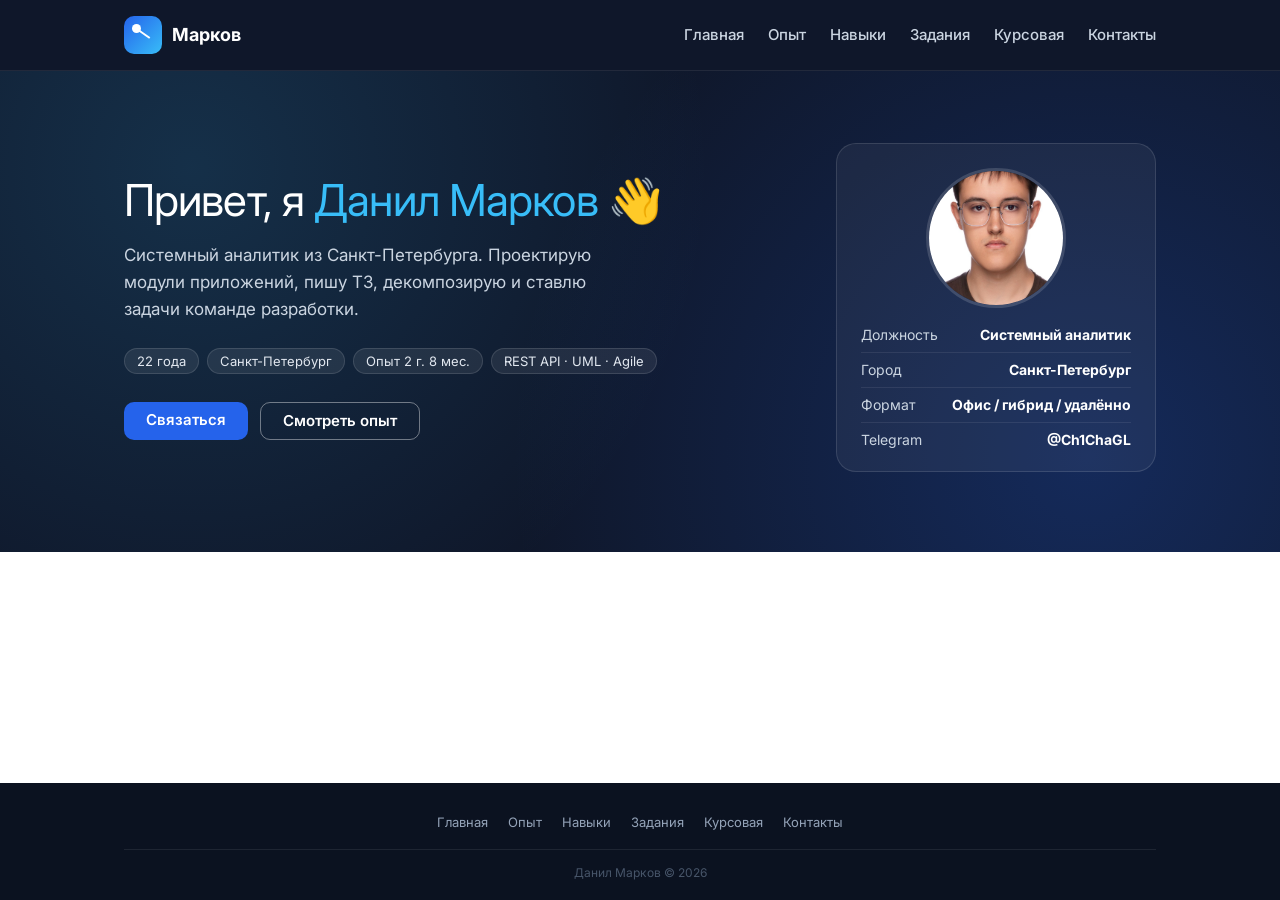
==== index.html @ b0c41ef4 "first commit" ====
<!doctype html>
<html lang="en">
  <head>
    <meta charset="UTF-8" />
    <meta name="viewport" content="width=device-width, initial-scale=1.0" />
    <title>Document</title>
    <link rel="preconnect" href="https://fonts.googleapis.com" />
    <link rel="preconnect" href="https://fonts.gstatic.com" crossorigin />
    <link
      href="https://fonts.googleapis.com/css2?family=Inter:wght@400;500;700;800&display=swap"
      rel="stylesheet"
    />
    <link rel="stylesheet" href="null.css" />
    <link rel="stylesheet" href="style.css" />
    <link rel="stylesheet" href="index.css" />
  </head>
  <body>
    <header>
      <div class="container">
        <a href="index.html" class="logo">
          <span class="logo-box"></span>
          <span>Марков</span>
        </a>
        <nav class="nav">
          <ul>
            <li><a href="index.html">Главная</a></li>
            <li><a href="#experience">Опыт</a></li>
            <li><a href="#skills">Навыки</a></li>
            <li><a href="/labs/lab2/lab2.html">Задания</a></li>
            <li><a href="course.html">Курсовая</a></li>
            <li><a href="#contacts">Контакты</a></li>
          </ul>
        </nav>
      </div>
    </header>

    <main>
      <section class="hero">
        <div class="container">
          <div class="hero-content">
            <div class="hero-info">
              <h1>Привет, я <span>Данил Марков</span> 👋</h1>
              <p>
                Системный аналитик из Санкт-Петербурга. Проектирую модули
                приложений, пишу ТЗ, декомпозирую и ставлю задачи команде
                разработки.
              </p>

              <div class="hero-meta">
                <span>22 года</span>
                <span>Санкт-Петербург</span>
                <span>Опыт 2 г. 8 мес.</span>
                <span>REST API · UML · Agile</span>
              </div>

              <div class="hero-actions">
                <a href="#contacts" class="btn">Связаться</a>
                <a href="#experience" class="btn btn-outline">Смотреть опыт</a>
              </div>
            </div>
            <div class="hero-side">
              <div class="avatar">
                <img src="img/avatar.jpg" alt="Данил Марков" />
              </div>
              <ul>
                <li>
                  <span>Должность</span><strong>Системный аналитик</strong>
                </li>
                <li><span>Город</span><strong>Санкт-Петербург</strong></li>
                <li>
                  <span>Формат</span><strong>Офис / гибрид / удалённо</strong>
                </li>
                <li><span>Telegram</span><strong>@Ch1ChaGL</strong></li>
              </ul>
            </div>
          </div>
        </div>
      </section>
    </main>

    <footer>
      <div class="container">
        <div class="footer-links">
          <a href="index.html">Главная</a>
          <a href="#experience">Опыт</a>
          <a href="#skills">Навыки</a>
          <a href="labs/lab2/lab2.html">Задания</a>
          <a href="course.html">Курсовая</a>
          <a href="#contacts">Контакты</a>
        </div>

        <div class="footer-bottom">Данил Марков © 2026</div>
      </div>
    </footer>
  </body>
</html>
---- null.css ----
/* Обнуление - заготовка которую когда то использовал */
* {
  padding: 0;
  margin: 0;
  border: 0;
}
*,
*:before,
*:after {
  -moz-box-sizing: border-box;
  -webkit-box-sizing: border-box;
  box-sizing: border-box;
}
:focus,
:active {
  outline: none;
}
a:focus,
a:active {
  outline: none;
}

nav,
footer,
header,
aside {
  display: block;
}

html,
body {
  height: 100%;
  width: 100%;
  font-size: 100%;
  line-height: 100%;
  font-size: 14px;
  -ms-text-size-adjust: 100%;
  -moz-text-size-adjust: 100%;
  -webkit-text-size-adjust: 100%;
}
input,
button,
textarea {
  font-family: inherit;
}
input::-ms-clear {
  display: none;
}
button {
  cursor: pointer;
}
button::-moz-focus-inner {
  padding: 0;
  border: 0;
}
a,
a:visited {
  text-decoration: none;
}
a:hover {
  text-decoration: none;
}
ul,
li {
  list-style: none;
}
img {
  vertical-align: top;
}

h1,
h2,
h3,
h4,
h5,
h6 {
  font-size: inherit;
  font-weight: 400;
}

a {
  text-decoration: none;
}
/* Обнуление */
---- style.css ----
:root {
  --bg: #0f172a;
  --surface: #ffffff;
  --surface-alt: #f1f5f9;
  --text: #1e293b;
  --muted: #64748b;
  --accent: #2563eb;
  --accent-2: #38bdf8;
  --border: #e2e8f0;
}

body {
  min-height: 100vh;
  display: flex;
  flex-direction: column;
  font-family: 'Inter', Arial, sans-serif;
}

main {
  flex: 1;
}

.container {
  max-width: 1080px;
  margin: 0 auto;
  padding: 0 24px;
}

/* HEADER */
header {
  background: var(--bg);
  color: #fff;
  border-bottom: 1px solid rgba(255, 255, 255, 0.08);
  position: sticky;
  top: 0;
  z-index: 100;
}

header .container {
  display: flex;
  align-items: center;
  justify-content: space-between;
  height: 70px;
}

.logo {
  display: flex;
  align-items: center;
  gap: 10px;
  color: #fff;
  text-decoration: none;
  font-weight: 700;
  font-size: 18px;
}

.logo-box {
  width: 38px;
  height: 38px;
  background: linear-gradient(135deg, #2563eb, #38bdf8);
  border-radius: 10px;
  position: relative;
}

.logo-box::before {
  content: '';
  position: absolute;
  width: 9px;
  height: 9px;
  background: #fff;
  border-radius: 50%;
  top: 8px;
  left: 8px;
}

.logo-box::after {
  content: '';
  position: absolute;
  width: 14px;
  height: 2px;
  background: #fff;
  top: 17px;
  left: 13px;
  transform: rotate(35deg);
}

.nav ul {
  display: flex;
  gap: 24px;
  list-style: none;
}

.nav a {
  color: #cbd5e1;
  font-size: 15px;
  font-weight: 500;
  transition: 0.2s;
}

.nav a:hover {
  color: #fff;
}

.btn {
  padding: 11px 22px;
  background: var(--accent);
  color: #fff;
  border-radius: 10px;
  font-size: 15px;
  font-weight: 600;
  text-decoration: none;
  border: none;
  cursor: pointer;
  transition: 0.2s;
}

.btn:hover {
  background: #1d4ed8;
  transform: translateY(-1px);
}

.btn-outline {
  background: transparent;
  border: 1.5px solid rgba(255, 255, 255, 0.4);
}

.btn-outline:hover {
  background: rgba(255, 255, 255, 0.1);
}

/***********Footer*************/

/* ==========================================
   FOOTER
   ========================================== */

footer {
  background: #0b1220;
  color: #64748b;
  padding: 32px 0 20px;
  font-size: 13px;
}

.footer-links {
  display: flex;
  flex-wrap: wrap;
  gap: 20px;
  justify-content: center;
  margin-bottom: 20px;
}

.footer-links a {
  color: #94a3b8;
  text-decoration: none;
  font-size: 13px;
  transition: 0.2s;
}

.footer-links a:hover {
  color: #fff;
}

.footer-bottom {
  border-top: 1px solid rgba(255, 255, 255, 0.08);
  padding-top: 16px;
  text-align: center;
  color: #475569;
  font-size: 12px;
}
---- index.css ----
/* HERO */
.hero {
  background:
    radial-gradient(
      circle at 15% 20%,
      rgba(56, 189, 248, 0.15),
      transparent 45%
    ),
    radial-gradient(
      circle at 85% 80%,
      rgba(37, 99, 235, 0.25),
      transparent 50%
    ),
    var(--bg);
  color: #fff;
  padding: 72px 0 80px;
}

.hero-content {
  display: flex;
  gap: 48px;
  align-items: center;
}

.hero-info {
  flex: 1 1 0;
  min-width: 0;
  overflow-wrap: break-word;
}

.hero-side {
  flex: 0 0 320px;
  background: rgba(255, 255, 255, 0.05);
  border: 1px solid rgba(255, 255, 255, 0.12);
  border-radius: 20px;
  padding: 24px;
}

.hero h1 {
  font-size: 44px;
  line-height: 1.15;
  letter-spacing: -0.02em;
  margin-bottom: 16px;
  max-width: 600px;
}

.hero h1 span {
  color: var(--accent-2);
}

.hero-info > p {
  color: #cbd5e1;
  font-size: 17px;
  line-height: 1.6;
  margin-bottom: 24px;
  max-width: 520px;
  overflow-wrap: break-word;
}

.hero-meta {
  display: flex;
  flex-wrap: wrap;
  gap: 8px;
  margin-bottom: 28px;
}

.hero-meta span {
  font-size: 13px;
  padding: 5px 12px;
  background: rgba(255, 255, 255, 0.08);
  border: 1px solid rgba(255, 255, 255, 0.12);
  border-radius: 20px;
  color: #e2e8f0;
}

.hero-actions {
  display: flex;
  gap: 12px;
  flex-wrap: wrap;
}

/* Аватар «ДМ» */
.avatar {
  width: 140px;
  height: 140px;
  margin: 0 auto 20px;
  border-radius: 50%;
  overflow: hidden;
  border: 3px solid rgba(255, 255, 255, 0.15);
}

.avatar img {
  width: 100%;
  height: 100%;
  object-fit: cover;
}

.hero-side ul {
  list-style: none;
  display: flex;
  flex-direction: column;
  gap: 10px;
}

.hero-side li {
  display: flex;
  justify-content: space-between;
  gap: 12px;
  font-size: 14px;
  color: #cbd5e1;
  padding-bottom: 10px;
  border-bottom: 1px solid rgba(255, 255, 255, 0.08);
}

.hero-side li:last-child {
  border-bottom: none;
  padding-bottom: 0;
}

.hero-side li strong {
  color: #fff;
  text-align: right;
}
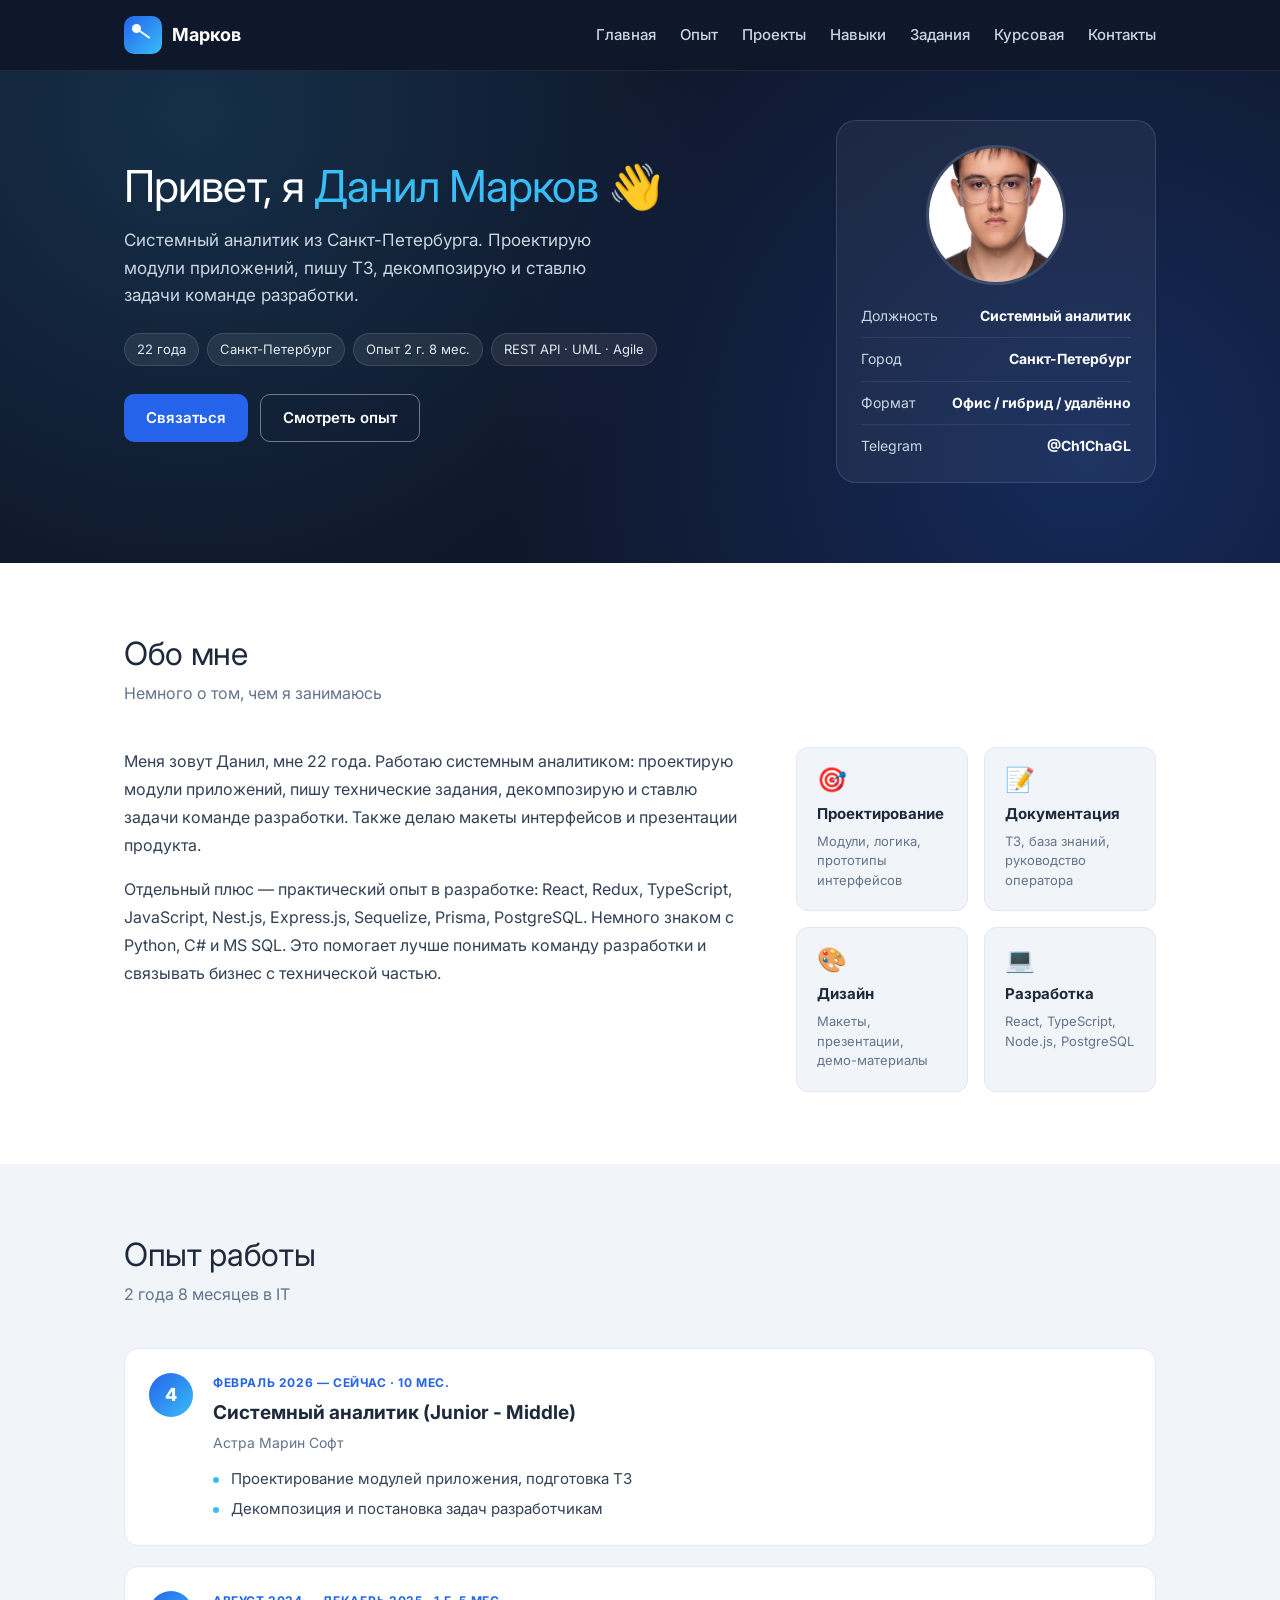
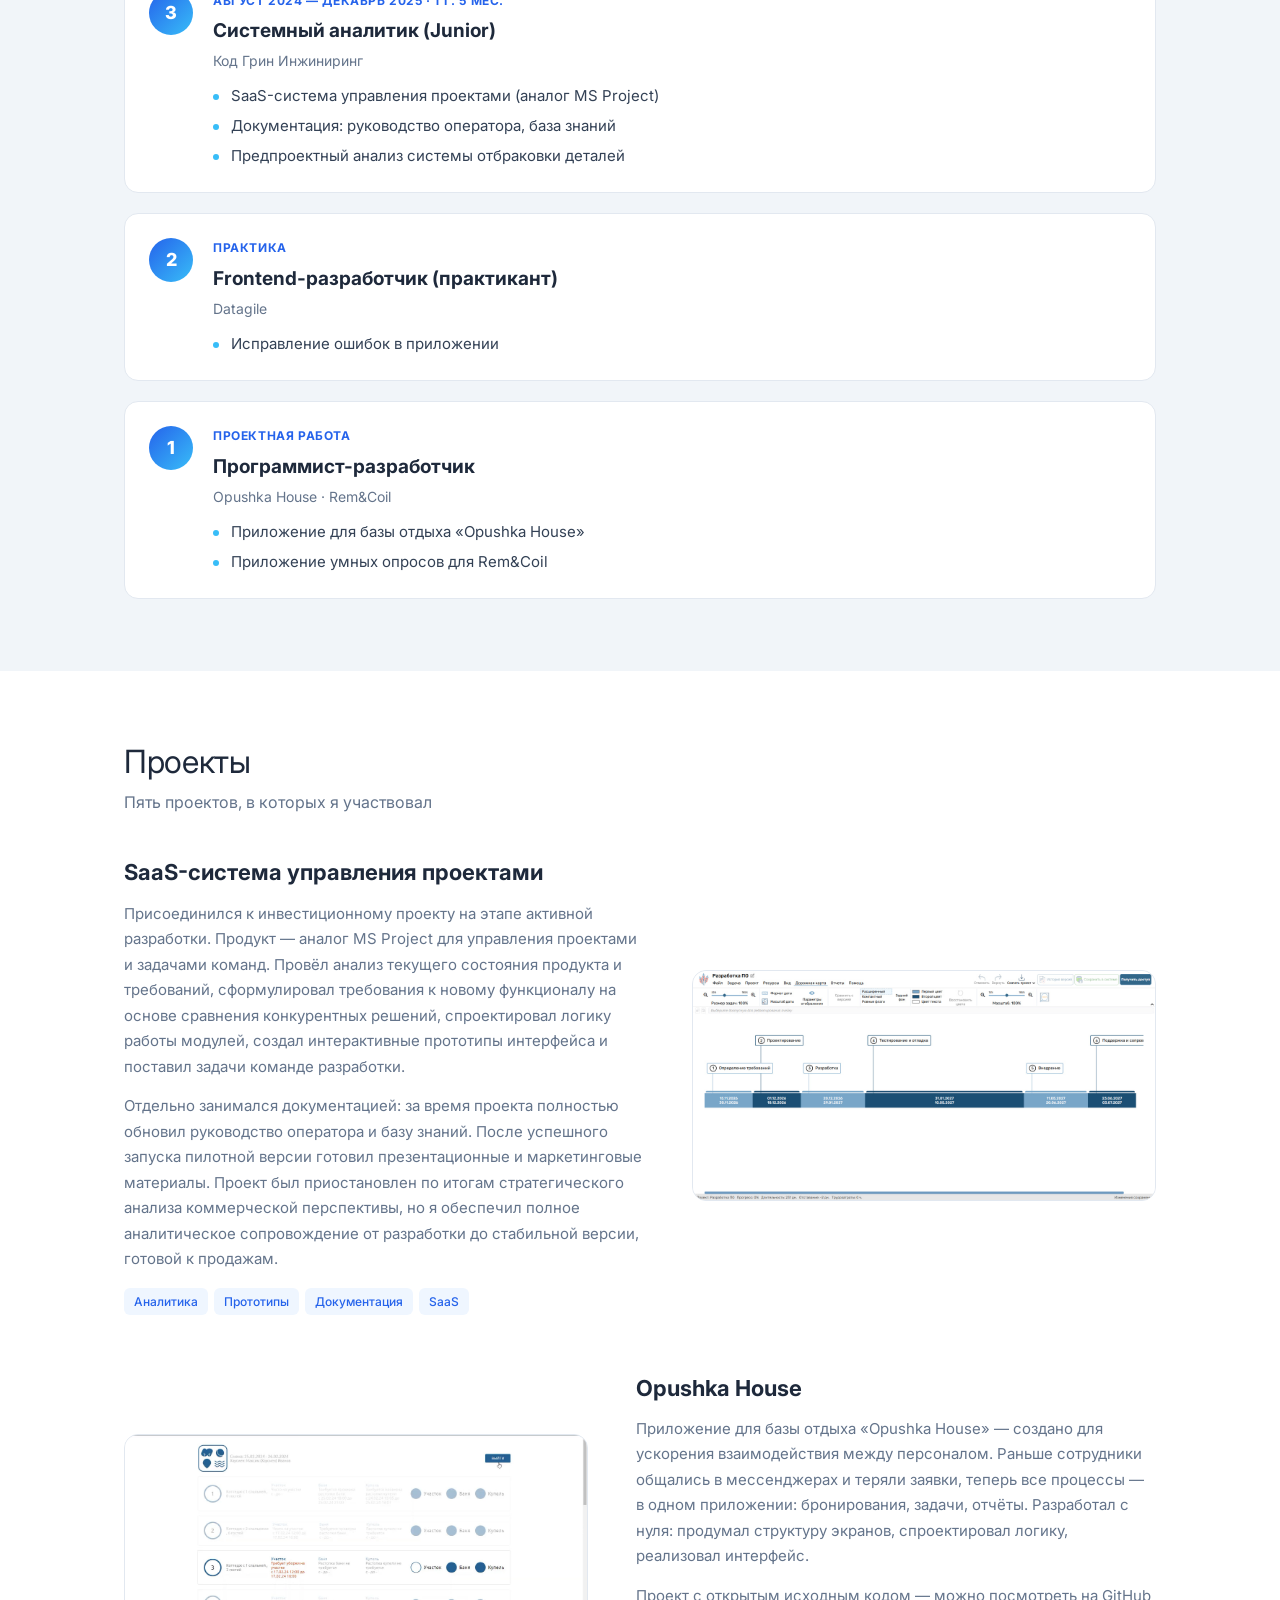
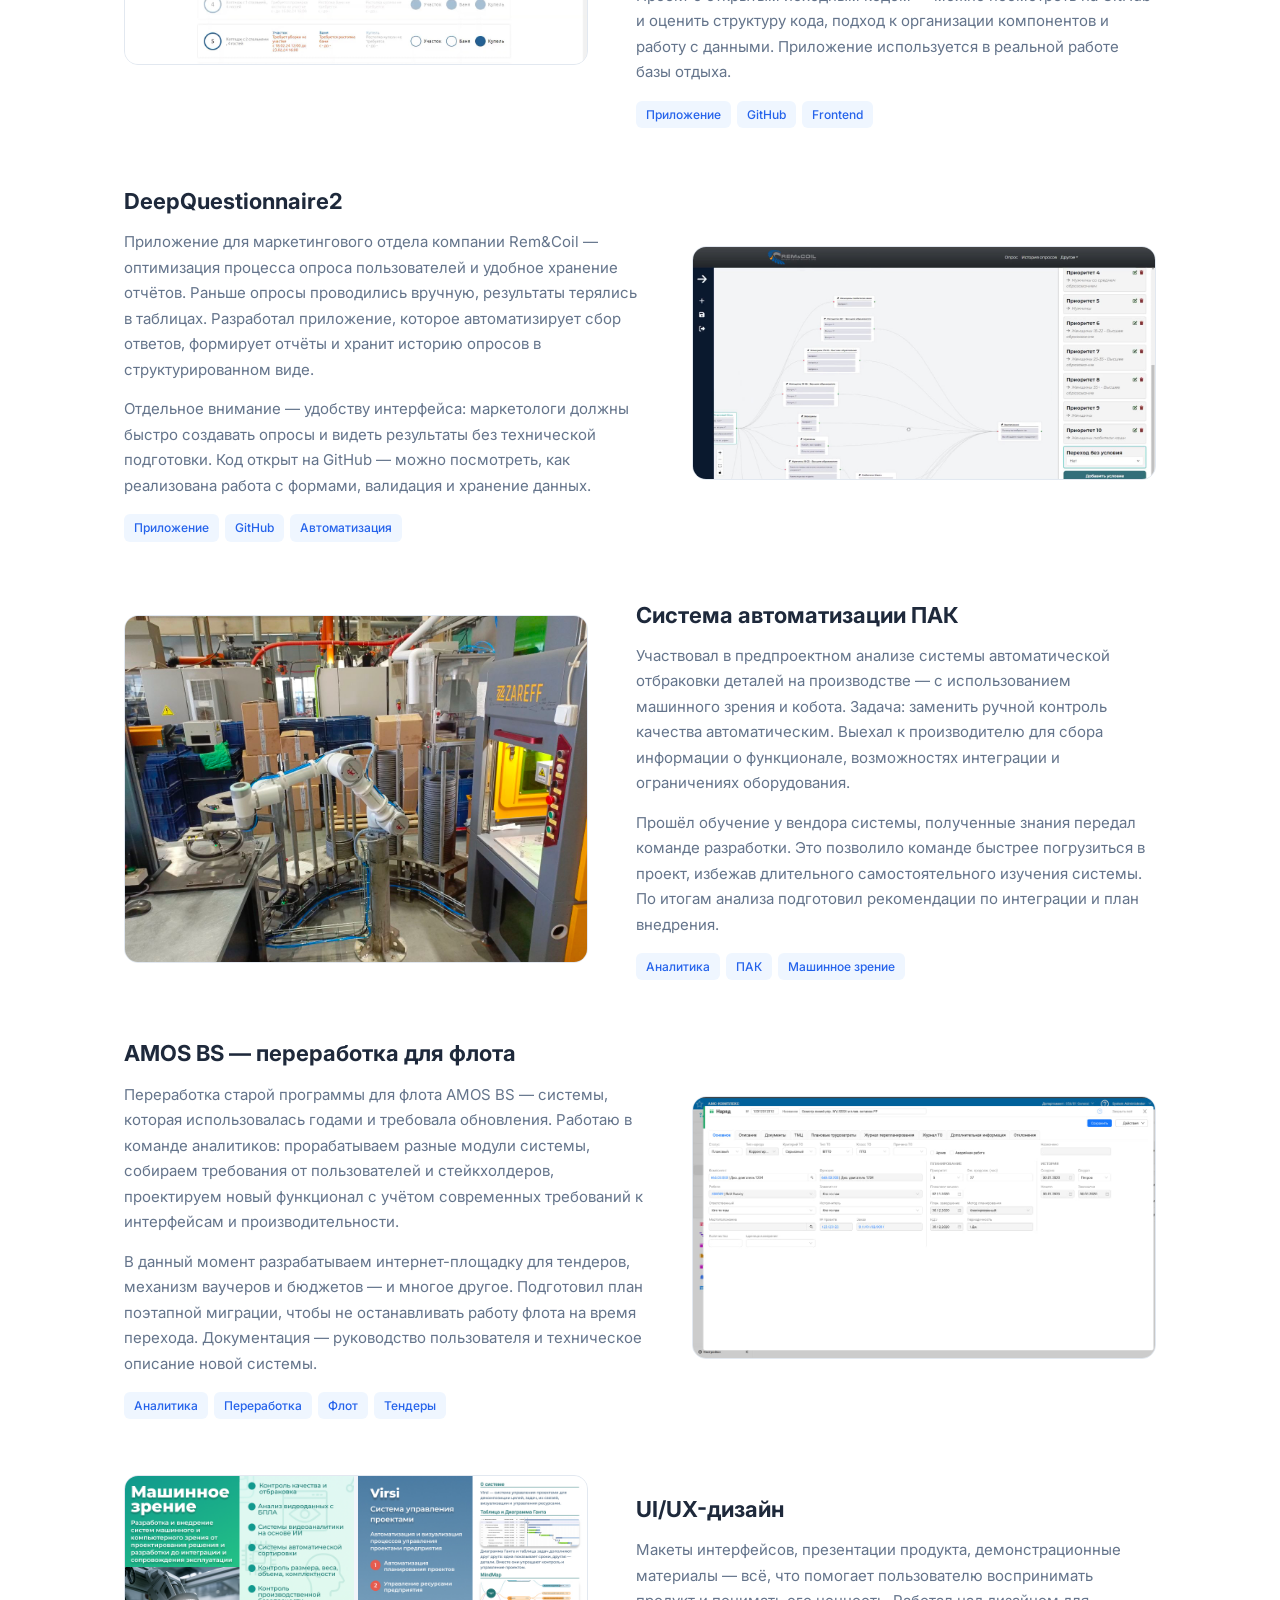
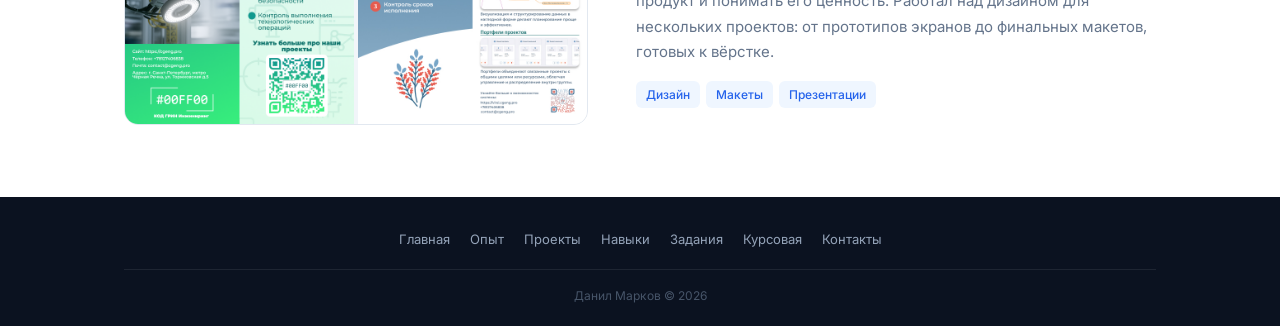
==== commit 0508bc5d: "вставил полную версию второго задания, добавил два блока в сайт, продолжаю разработку сайта" ====
--- a/index.html
+++ b/index.html
@@ -1,35 +1,34 @@
 <!doctype html>
-<html lang="en">
+<html lang="ru">
   <head>
     <meta charset="UTF-8" />
     <meta name="viewport" content="width=device-width, initial-scale=1.0" />
-    <title>Document</title>
+    <title>Данил Марков — Системный аналитик</title>
     <link rel="preconnect" href="https://fonts.googleapis.com" />
     <link rel="preconnect" href="https://fonts.gstatic.com" crossorigin />
     <link
       href="https://fonts.googleapis.com/css2?family=Inter:wght@400;500;700;800&display=swap"
       rel="stylesheet"
     />
-    <link rel="stylesheet" href="null.css" />
-    <link rel="stylesheet" href="style.css" />
-    <link rel="stylesheet" href="index.css" />
+    <link rel="stylesheet" href="style/null.css" />
+    <link rel="stylesheet" href="style/style/style.css" />
+    <link rel="stylesheet" href="css/index.css" />
   </head>
   <body>
-    <header>
-      <div class="container">
-        <a href="index.html" class="logo">
-          <span class="logo-box"></span>
+    <header class="header">
+      <div class="container header__inner">
+        <a href="index.html" class="header__logo">
+          <span class="header__logo-box"></span>
           <span>Марков</span>
         </a>
-        <nav class="nav">
-          <ul>
-            <li><a href="index.html">Главная</a></li>
-            <li><a href="#experience">Опыт</a></li>
-            <li><a href="#skills">Навыки</a></li>
-            <li><a href="/labs/lab2/lab2.html">Задания</a></li>
-            <li><a href="course.html">Курсовая</a></li>
-            <li><a href="#contacts">Контакты</a></li>
-          </ul>
+        <nav class="header__nav">
+          <a href="index.html">Главная</a>
+          <a href="#experience">Опыт</a>
+          <a href="#projects">Проекты</a>
+          <a href="#skills">Навыки</a>
+          <a href="labs/lab2/lab2.html">Задания</a>
+          <a href="course.html">Курсовая</a>
+          <a href="#contacts">Контакты</a>
         </nav>
       </div>
     </header>
@@ -37,32 +36,34 @@
     <main>
       <section class="hero">
         <div class="container">
-          <div class="hero-content">
-            <div class="hero-info">
-              <h1>Привет, я <span>Данил Марков</span> 👋</h1>
-              <p>
+          <div class="hero__content">
+            <div class="hero__info">
+              <h1 class="hero__title">
+                Привет, я <span>Данил Марков</span> 👋
+              </h1>
+              <p class="hero__text">
                 Системный аналитик из Санкт-Петербурга. Проектирую модули
                 приложений, пишу ТЗ, декомпозирую и ставлю задачи команде
                 разработки.
               </p>
 
-              <div class="hero-meta">
+              <div class="hero__meta">
                 <span>22 года</span>
                 <span>Санкт-Петербург</span>
                 <span>Опыт 2 г. 8 мес.</span>
                 <span>REST API · UML · Agile</span>
               </div>
 
-              <div class="hero-actions">
+              <div class="hero__actions">
                 <a href="#contacts" class="btn">Связаться</a>
-                <a href="#experience" class="btn btn-outline">Смотреть опыт</a>
-              </div>
-            </div>
-            <div class="hero-side">
-              <div class="avatar">
+                <a href="#experience" class="btn btn--outline">Смотреть опыт</a>
+              </div>
+            </div>
+            <div class="hero__side">
+              <div class="hero__avatar">
                 <img src="img/avatar.jpg" alt="Данил Марков" />
               </div>
-              <ul>
+              <ul class="hero__facts">
                 <li>
                   <span>Должность</span><strong>Системный аналитик</strong>
                 </li>
@@ -76,20 +77,329 @@
           </div>
         </div>
       </section>
+
+      <section class="about">
+        <div class="container">
+          <h2 class="section-title">Обо мне</h2>
+          <p class="section-sub">Немного о том, чем я занимаюсь</p>
+
+          <div class="about__content">
+            <div class="about__text">
+              <p>
+                Меня зовут Данил, мне 22 года. Работаю системным аналитиком:
+                проектирую модули приложений, пишу технические задания,
+                декомпозирую и ставлю задачи команде разработки. Также делаю
+                макеты интерфейсов и презентации продукта.
+              </p>
+              <p>
+                Отдельный плюс — практический опыт в разработке: React, Redux,
+                TypeScript, JavaScript, Nest.js, Express.js, Sequelize, Prisma,
+                PostgreSQL. Немного знаком с Python, C# и MS SQL. Это помогает
+                лучше понимать команду разработки и связывать бизнес с
+                технической частью.
+              </p>
+            </div>
+
+            <div class="about__facts">
+              <div class="about__fact">
+                <span class="about__fact-icon">🎯</span>
+                <h4>Проектирование</h4>
+                <p>Модули, логика, прототипы интерфейсов</p>
+              </div>
+              <div class="about__fact">
+                <span class="about__fact-icon">📝</span>
+                <h4>Документация</h4>
+                <p>ТЗ, база знаний, руководство оператора</p>
+              </div>
+              <div class="about__fact">
+                <span class="about__fact-icon">🎨</span>
+                <h4>Дизайн</h4>
+                <p>Макеты, презентации, демо-материалы</p>
+              </div>
+              <div class="about__fact">
+                <span class="about__fact-icon">💻</span>
+                <h4>Разработка</h4>
+                <p>React, TypeScript, Node.js, PostgreSQL</p>
+              </div>
+            </div>
+          </div>
+        </div>
+      </section>
+
+      <section class="experience" id="experience">
+        <div class="container">
+          <h2 class="section-title">Опыт работы</h2>
+          <p class="section-sub">2 года 8 месяцев в IT</p>
+
+          <div class="experience__list">
+            <div class="experience__item">
+              <div class="experience__num">4</div>
+              <div class="experience__body">
+                <div class="experience__period">
+                  Февраль 2026 — сейчас · 10 мес.
+                </div>
+                <h3 class="experience__title">
+                  Системный аналитик (Junior - Middle)
+                </h3>
+                <div class="experience__company">Астра Марин Софт</div>
+                <ul class="experience__points">
+                  <li>Проектирование модулей приложения, подготовка ТЗ</li>
+                  <li>Декомпозиция и постановка задач разработчикам</li>
+                </ul>
+              </div>
+            </div>
+
+            <div class="experience__item">
+              <div class="experience__num">3</div>
+              <div class="experience__body">
+                <div class="experience__period">
+                  Август 2024 — Декабрь 2025 · 1 г. 5 мес.
+                </div>
+                <h3 class="experience__title">Системный аналитик (Junior)</h3>
+                <div class="experience__company">Код Грин Инжиниринг</div>
+                <ul class="experience__points">
+                  <li>SaaS-система управления проектами (аналог MS Project)</li>
+                  <li>Документация: руководство оператора, база знаний</li>
+                  <li>Предпроектный анализ системы отбраковки деталей</li>
+                </ul>
+              </div>
+            </div>
+
+            <div class="experience__item">
+              <div class="experience__num">2</div>
+              <div class="experience__body">
+                <div class="experience__period">Практика</div>
+                <h3 class="experience__title">
+                  Frontend-разработчик (практикант)
+                </h3>
+                <div class="experience__company">Datagile</div>
+                <ul class="experience__points">
+                  <li>Исправление ошибок в приложении</li>
+                </ul>
+              </div>
+            </div>
+
+            <div class="experience__item">
+              <div class="experience__num">1</div>
+              <div class="experience__body">
+                <div class="experience__period">Проектная работа</div>
+                <h3 class="experience__title">Программист-разработчик</h3>
+                <div class="experience__company">
+                  Opushka House · Rem&amp;Coil
+                </div>
+                <ul class="experience__points">
+                  <li>Приложение для базы отдыха «Opushka House»</li>
+                  <li>Приложение умных опросов для Rem&amp;Coil</li>
+                </ul>
+              </div>
+            </div>
+          </div>
+        </div>
+      </section>
+
+      <section class="projects" id="projects">
+        <div class="container">
+          <h2 class="section-title">Проекты</h2>
+          <p class="section-sub">Пять проектов, в которых я участвовал</p>
+
+          <div class="projects__list">
+            <article class="projects__row">
+              <div class="projects__body">
+                <h3 class="projects__title">
+                  SaaS-система управления проектами
+                </h3>
+                <p class="projects__text">
+                  Присоединился к инвестиционному проекту на этапе активной
+                  разработки. Продукт — аналог MS Project для управления
+                  проектами и задачами команд. Провёл анализ текущего состояния
+                  продукта и требований, сформулировал требования к новому
+                  функционалу на основе сравнения конкурентных решений,
+                  спроектировал логику работы модулей, создал интерактивные
+                  прототипы интерфейса и поставил задачи команде разработки.
+                </p>
+                <p class="projects__text">
+                  Отдельно занимался документацией: за время проекта полностью
+                  обновил руководство оператора и базу знаний. После успешного
+                  запуска пилотной версии готовил презентационные и
+                  маркетинговые материалы. Проект был приостановлен по итогам
+                  стратегического анализа коммерческой перспективы, но я
+                  обеспечил полное аналитическое сопровождение от разработки до
+                  стабильной версии, готовой к продажам.
+                </p>
+                <div class="projects__tags">
+                  <span>Аналитика</span>
+                  <span>Прототипы</span>
+                  <span>Документация</span>
+                  <span>SaaS</span>
+                </div>
+              </div>
+              <div class="projects__image">
+                <img
+                  src="img/projects/saas.jpg"
+                  alt="SaaS-система управления проектами"
+                />
+              </div>
+            </article>
+
+            <article class="projects__row projects__row--reverse">
+              <div class="projects__body">
+                <h3 class="projects__title">Opushka House</h3>
+                <p class="projects__text">
+                  Приложение для базы отдыха «Opushka House» — создано для
+                  ускорения взаимодействия между персоналом. Раньше сотрудники
+                  общались в мессенджерах и теряли заявки, теперь все процессы —
+                  в одном приложении: бронирования, задачи, отчёты. Разработал с
+                  нуля: продумал структуру экранов, спроектировал логику,
+                  реализовал интерфейс.
+                </p>
+                <p class="projects__text">
+                  Проект с открытым исходным кодом — можно посмотреть на GitHub
+                  и оценить структуру кода, подход к организации компонентов и
+                  работу с данными. Приложение используется в реальной работе
+                  базы отдыха.
+                </p>
+                <div class="projects__tags">
+                  <span>Приложение</span>
+                  <span>GitHub</span>
+                  <span>Frontend</span>
+                </div>
+              </div>
+              <div class="projects__image">
+                <img src="img/projects/opushka.jpg" alt="Opushka House" />
+              </div>
+            </article>
+
+            <article class="projects__row">
+              <div class="projects__body">
+                <h3 class="projects__title">DeepQuestionnaire2</h3>
+                <p class="projects__text">
+                  Приложение для маркетингового отдела компании Rem&amp;Coil —
+                  оптимизация процесса опроса пользователей и удобное хранение
+                  отчётов. Раньше опросы проводились вручную, результаты
+                  терялись в таблицах. Разработал приложение, которое
+                  автоматизирует сбор ответов, формирует отчёты и хранит историю
+                  опросов в структурированном виде.
+                </p>
+                <p class="projects__text">
+                  Отдельное внимание — удобству интерфейса: маркетологи должны
+                  быстро создавать опросы и видеть результаты без технической
+                  подготовки. Код открыт на GitHub — можно посмотреть, как
+                  реализована работа с формами, валидация и хранение данных.
+                </p>
+                <div class="projects__tags">
+                  <span>Приложение</span>
+                  <span>GitHub</span>
+                  <span>Автоматизация</span>
+                </div>
+              </div>
+              <div class="projects__image">
+                <img
+                  src="img/projects/questionnaire.jpg"
+                  alt="DeepQuestionnaire2"
+                />
+              </div>
+            </article>
+
+            <article class="projects__row projects__row--reverse">
+              <div class="projects__body">
+                <h3 class="projects__title">Система автоматизации ПАК</h3>
+                <p class="projects__text">
+                  Участвовал в предпроектном анализе системы автоматической
+                  отбраковки деталей на производстве — с использованием
+                  машинного зрения и кобота. Задача: заменить ручной контроль
+                  качества автоматическим. Выехал к производителю для сбора
+                  информации о функционале, возможностях интеграции и
+                  ограничениях оборудования.
+                </p>
+                <p class="projects__text">
+                  Прошёл обучение у вендора системы, полученные знания передал
+                  команде разработки. Это позволило команде быстрее погрузиться
+                  в проект, избежав длительного самостоятельного изучения
+                  системы. По итогам анализа подготовил рекомендации по
+                  интеграции и план внедрения.
+                </p>
+                <div class="projects__tags">
+                  <span>Аналитика</span>
+                  <span>ПАК</span>
+                  <span>Машинное зрение</span>
+                </div>
+              </div>
+              <div class="projects__image">
+                <img
+                  src="img/projects/cobot.jpg"
+                  alt="Машинное зрение и кобот"
+                />
+              </div>
+            </article>
+
+            <article class="projects__row">
+              <div class="projects__body">
+                <h3 class="projects__title">AMOS BS — переработка для флота</h3>
+                <p class="projects__text">
+                  Переработка старой программы для флота AMOS BS — системы,
+                  которая использовалась годами и требовала обновления. Работаю
+                  в команде аналитиков: прорабатываем разные модули системы,
+                  собираем требования от пользователей и стейкхолдеров,
+                  проектируем новый функционал с учётом современных требований к
+                  интерфейсам и производительности.
+                </p>
+                <p class="projects__text">
+                  В данный момент разрабатываем интернет-площадку для тендеров,
+                  механизм ваучеров и бюджетов — и многое другое. Подготовил
+                  план поэтапной миграции, чтобы не останавливать работу флота
+                  на время перехода. Документация — руководство пользователя и
+                  техническое описание новой системы.
+                </p>
+                <div class="projects__tags">
+                  <span>Аналитика</span>
+                  <span>Переработка</span>
+                  <span>Флот</span>
+                  <span>Тендеры</span>
+                </div>
+              </div>
+              <div class="projects__image">
+                <img src="img/projects/amos.jpg" alt="AMOS BS" />
+              </div>
+            </article>
+
+            <article class="projects__row projects__row--reverse">
+              <div class="projects__body">
+                <h3 class="projects__title">UI/UX-дизайн</h3>
+                <p class="projects__text">
+                  Макеты интерфейсов, презентации продукта, демонстрационные
+                  материалы — всё, что помогает пользователю воспринимать
+                  продукт и понимать его ценность. Работал над дизайном для
+                  нескольких проектов: от прототипов экранов до финальных
+                  макетов, готовых к вёрстке.
+                </p>
+                <div class="projects__tags">
+                  <span>Дизайн</span>
+                  <span>Макеты</span>
+                  <span>Презентации</span>
+                </div>
+              </div>
+              <div class="projects__image projects__image--double">
+                <img src="img/projects/ui-1.jpg" alt="UI/UX дизайн — 1" />
+                <img src="img/projects/ui-2.jpg" alt="UI/UX дизайн — 2" />
+              </div>
+            </article>
+          </div>
+        </div>
+      </section>
     </main>
 
-    <footer>
+    <footer class="footer">
       <div class="container">
-        <div class="footer-links">
+        <div class="footer__links">
           <a href="index.html">Главная</a>
           <a href="#experience">Опыт</a>
+          <a href="#projects">Проекты</a>
           <a href="#skills">Навыки</a>
           <a href="labs/lab2/lab2.html">Задания</a>
           <a href="course.html">Курсовая</a>
           <a href="#contacts">Контакты</a>
         </div>
-
-        <div class="footer-bottom">Данил Марков © 2026</div>
+        <div class="footer__bottom">Данил Марков © 2026</div>
       </div>
     </footer>
   </body>
--- a/style/null.css
+++ b/style/null.css
@@ -0,0 +1,84 @@
+/* Обнуление - заготовка которую когда то использовал */
+* {
+  padding: 0;
+  margin: 0;
+  border: 0;
+}
+*,
+*:before,
+*:after {
+  -moz-box-sizing: border-box;
+  -webkit-box-sizing: border-box;
+  box-sizing: border-box;
+}
+:focus,
+:active {
+  outline: none;
+}
+a:focus,
+a:active {
+  outline: none;
+}
+
+nav,
+footer,
+header,
+aside {
+  display: block;
+}
+
+html,
+body {
+  height: 100%;
+  width: 100%;
+  font-size: 100%;
+  line-height: 100%;
+  font-size: 14px;
+  -ms-text-size-adjust: 100%;
+  -moz-text-size-adjust: 100%;
+  -webkit-text-size-adjust: 100%;
+}
+input,
+button,
+textarea {
+  font-family: inherit;
+}
+input::-ms-clear {
+  display: none;
+}
+button {
+  cursor: pointer;
+}
+button::-moz-focus-inner {
+  padding: 0;
+  border: 0;
+}
+a,
+a:visited {
+  text-decoration: none;
+}
+a:hover {
+  text-decoration: none;
+}
+ul,
+li {
+  list-style: none;
+}
+img {
+  vertical-align: top;
+}
+
+h1,
+h2,
+h3,
+h4,
+h5,
+h6 {
+  font-size: inherit;
+  font-weight: 400;
+}
+
+a {
+  text-decoration: none;
+}
+/* Обнуление */
--- a/style/style/style.css
+++ b/style/style/style.css
@@ -0,0 +1,158 @@
+:root {
+  --bg: #0f172a;
+  --surface: #ffffff;
+  --surface-alt: #f1f5f9;
+  --text: #1e293b;
+  --muted: #64748b;
+  --accent: #2563eb;
+  --accent-2: #38bdf8;
+  --border: #e2e8f0;
+}
+
+body {
+  min-height: 100vh;
+  display: flex;
+  flex-direction: column;
+  font-family: 'Inter', Arial, sans-serif;
+  color: #1e293b;
+  background: #ffffff;
+  line-height: 1.6;
+}
+
+main {
+  flex: 1;
+}
+
+.container {
+  max-width: 1080px;
+  margin: 0 auto;
+  padding: 0 24px;
+}
+
+html {
+  scroll-behavior: smooth;
+}
+
+.btn {
+  display: inline-flex;
+  align-items: center;
+  justify-content: center;
+  padding: 11px 22px;
+  background: #2563eb;
+  color: #fff;
+  border-radius: 10px;
+  font-size: 15px;
+  font-weight: 600;
+  text-decoration: none;
+  border: none;
+  cursor: pointer;
+  transition: 0.2s;
+}
+.btn:hover {
+  background: #1d4ed8;
+  transform: translateY(-1px);
+}
+.btn--outline {
+  background: transparent;
+  border: 1.5px solid rgba(255, 255, 255, 0.4);
+}
+.btn--outline:hover {
+  background: rgba(255, 255, 255, 0.1);
+}
+
+.header {
+  background: #0f172a;
+  color: #fff;
+  border-bottom: 1px solid rgba(255, 255, 255, 0.08);
+  position: fixed;
+  top: 0;
+  left: 0;
+  right: 0;
+  z-index: 1000;
+}
+.header__inner {
+  display: flex;
+  align-items: center;
+  justify-content: space-between;
+  height: 70px;
+}
+.header__logo {
+  display: flex;
+  align-items: center;
+  gap: 10px;
+  color: #fff;
+  text-decoration: none;
+  font-weight: 700;
+  font-size: 18px;
+}
+.header__logo-box {
+  width: 38px;
+  height: 38px;
+  background: linear-gradient(135deg, #2563eb, #38bdf8);
+  border-radius: 10px;
+  position: relative;
+}
+.header__logo-box::before {
+  content: '';
+  position: absolute;
+  width: 9px;
+  height: 9px;
+  background: #fff;
+  border-radius: 50%;
+  top: 8px;
+  left: 8px;
+}
+.header__logo-box::after {
+  content: '';
+  position: absolute;
+  width: 14px;
+  height: 2px;
+  background: #fff;
+  top: 17px;
+  left: 13px;
+  transform: rotate(35deg);
+}
+.header__nav {
+  display: flex;
+  gap: 24px;
+}
+.header__nav a {
+  color: #cbd5e1;
+  font-size: 15px;
+  font-weight: 500;
+  text-decoration: none;
+  transition: 0.2s;
+}
+.header__nav a:hover {
+  color: #fff;
+}
+
+.footer {
+  background: #0b1220;
+  color: #64748b;
+  padding: 32px 0 20px;
+  font-size: 13px;
+}
+.footer__links {
+  display: flex;
+  flex-wrap: wrap;
+  gap: 20px;
+  justify-content: center;
+  margin-bottom: 20px;
+}
+.footer__links a {
+  color: #94a3b8;
+  text-decoration: none;
+  font-size: 13px;
+  transition: 0.2s;
+}
+.footer__links a:hover {
+  color: #fff;
+}
+.footer__bottom {
+  border-top: 1px solid rgba(255, 255, 255, 0.08);
+  padding-top: 16px;
+  text-align: center;
+  color: #475569;
+  font-size: 12px;
+} /*# sourceMappingURL=style.css.map */
--- a/css/index.css
+++ b/css/index.css
@@ -0,0 +1,365 @@
+.hero {
+  background: radial-gradient(circle at 15% 20%, rgba(56, 189, 248, 0.15), transparent 45%), radial-gradient(circle at 85% 80%, rgba(37, 99, 235, 0.25), transparent 50%), var(--bg);
+  color: #fff;
+  padding: 120px 0 80px;
+}
+.hero__content {
+  display: flex;
+  gap: 48px;
+  align-items: center;
+}
+.hero__info {
+  flex: 1 1 0;
+  min-width: 0;
+  overflow-wrap: break-word;
+}
+.hero__side {
+  flex: 0 0 320px;
+  background: rgba(255, 255, 255, 0.05);
+  border: 1px solid rgba(255, 255, 255, 0.12);
+  border-radius: 20px;
+  padding: 24px;
+}
+.hero__title {
+  font-size: 44px;
+  line-height: 1.15;
+  letter-spacing: -0.02em;
+  margin-bottom: 16px;
+  max-width: 600px;
+}
+.hero__title span {
+  color: var(--accent-2);
+}
+.hero__text {
+  color: #cbd5e1;
+  font-size: 17px;
+  line-height: 1.6;
+  margin-bottom: 24px;
+  max-width: 520px;
+  overflow-wrap: break-word;
+}
+.hero__meta {
+  display: flex;
+  flex-wrap: wrap;
+  gap: 8px;
+  margin-bottom: 28px;
+}
+.hero__meta span {
+  font-size: 13px;
+  padding: 5px 12px;
+  background: rgba(255, 255, 255, 0.08);
+  border: 1px solid rgba(255, 255, 255, 0.12);
+  border-radius: 20px;
+  color: #e2e8f0;
+}
+.hero__actions {
+  display: flex;
+  gap: 12px;
+  flex-wrap: wrap;
+}
+.hero__avatar {
+  width: 140px;
+  height: 140px;
+  margin: 0 auto 20px;
+  border-radius: 50%;
+  overflow: hidden;
+  border: 3px solid rgba(255, 255, 255, 0.15);
+}
+.hero__avatar img {
+  width: 100%;
+  height: 100%;
+  -o-object-fit: cover;
+     object-fit: cover;
+}
+.hero__facts {
+  list-style: none;
+  display: flex;
+  flex-direction: column;
+  gap: 10px;
+}
+.hero__facts li {
+  display: flex;
+  justify-content: space-between;
+  gap: 12px;
+  font-size: 14px;
+  color: #cbd5e1;
+  padding-bottom: 10px;
+  border-bottom: 1px solid rgba(255, 255, 255, 0.08);
+}
+.hero__facts li:last-child {
+  border-bottom: none;
+  padding-bottom: 0;
+}
+.hero__facts li strong {
+  color: #fff;
+  text-align: right;
+}
+
+.section-title {
+  font-size: 32px;
+  line-height: 1.2;
+  letter-spacing: -0.01em;
+  margin-bottom: 8px;
+  color: var(--text);
+}
+
+.section-sub {
+  color: var(--muted);
+  font-size: 16px;
+  margin-bottom: 40px;
+}
+
+.about {
+  padding: 72px 0;
+}
+.about__content {
+  display: flex;
+  gap: 48px;
+}
+.about__text {
+  flex: 1 1 0;
+}
+.about__text p {
+  color: #334155;
+  font-size: 16px;
+  line-height: 1.75;
+  margin-bottom: 16px;
+}
+.about__text p:last-child {
+  margin-bottom: 0;
+}
+.about__facts {
+  flex: 0 0 360px;
+  display: flex;
+  flex-wrap: wrap;
+  gap: 16px;
+}
+.about__fact {
+  flex: 1 1 47%;
+  background: var(--surface-alt);
+  border: 1px solid var(--border);
+  border-radius: 12px;
+  padding: 20px;
+  transition: 0.2s;
+}
+.about__fact-icon {
+  display: block;
+  font-size: 24px;
+  line-height: 1;
+  margin-bottom: 10px;
+}
+.about__fact:hover {
+  transform: translateY(-3px);
+  box-shadow: 0 8px 24px rgba(15, 23, 42, 0.08);
+}
+.about__fact h4 {
+  font-size: 15px;
+  font-weight: 700;
+  margin-bottom: 6px;
+  color: var(--text);
+}
+.about__fact p {
+  font-size: 13px;
+  line-height: 1.5;
+  color: var(--muted);
+}
+
+.experience {
+  padding: 72px 0;
+  background: var(--surface-alt);
+}
+.experience__list {
+  display: flex;
+  flex-direction: column;
+  gap: 20px;
+}
+.experience__item {
+  display: flex;
+  gap: 20px;
+  background: var(--surface);
+  border: 1px solid var(--border);
+  border-radius: 14px;
+  padding: 24px;
+  transition: 0.2s;
+}
+.experience__item:hover {
+  transform: translateY(-2px);
+  box-shadow: 0 8px 24px rgba(15, 23, 42, 0.06);
+}
+.experience__num {
+  flex: 0 0 44px;
+  width: 44px;
+  height: 44px;
+  border-radius: 50%;
+  background: linear-gradient(135deg, var(--accent), var(--accent-2));
+  color: #fff;
+  font-size: 18px;
+  font-weight: 800;
+  display: flex;
+  align-items: center;
+  justify-content: center;
+  line-height: 1;
+}
+.experience__body {
+  flex: 1 1 0;
+  min-width: 0;
+}
+.experience__period {
+  font-size: 12px;
+  font-weight: 700;
+  color: var(--accent);
+  text-transform: uppercase;
+  letter-spacing: 0.05em;
+  margin-bottom: 6px;
+}
+.experience__title {
+  font-size: 19px;
+  font-weight: 700;
+  margin-bottom: 4px;
+  color: var(--text);
+}
+.experience__company {
+  color: var(--muted);
+  font-size: 14px;
+  margin-bottom: 12px;
+}
+.experience__points {
+  list-style: none;
+}
+.experience__points li {
+  position: relative;
+  padding-left: 18px;
+  color: #334155;
+  font-size: 15px;
+  line-height: 1.6;
+  margin-bottom: 6px;
+}
+.experience__points li::before {
+  content: "";
+  position: absolute;
+  left: 0;
+  top: 10px;
+  width: 6px;
+  height: 6px;
+  border-radius: 50%;
+  background: var(--accent-2);
+}
+.experience__points li:last-child {
+  margin-bottom: 0;
+}
+@media (max-width: 768px) {
+  .experience {
+    padding: 48px 0;
+  }
+  .experience__item {
+    padding: 20px;
+    gap: 16px;
+  }
+  .experience__num {
+    flex: 0 0 36px;
+    width: 36px;
+    height: 36px;
+    font-size: 15px;
+  }
+  .experience__title {
+    font-size: 17px;
+  }
+}
+
+.projects {
+  padding: 72px 0;
+}
+.projects__list {
+  display: flex;
+  flex-direction: column;
+  gap: 56px;
+}
+.projects__row {
+  display: flex;
+  gap: 48px;
+  align-items: center;
+}
+.projects__row--reverse {
+  flex-direction: row-reverse;
+}
+.projects__body {
+  flex: 1 1 0;
+  min-width: 0;
+}
+.projects__image {
+  flex: 0 0 45%;
+  border-radius: 14px;
+  overflow: hidden;
+  border: 1px solid var(--border);
+  background: var(--surface-alt);
+}
+.projects__image img {
+  width: 100%;
+  height: auto;
+  -o-object-fit: contain;
+     object-fit: contain;
+  display: block;
+  transition: 0.3s;
+}
+.projects__image:hover img {
+  transform: scale(1.03);
+}
+.projects__image--double {
+  display: flex;
+  gap: 4px;
+}
+.projects__image--double img {
+  width: calc(50% - 2px);
+  height: auto;
+  -o-object-fit: contain;
+     object-fit: contain;
+}
+.projects__title {
+  font-size: 22px;
+  font-weight: 700;
+  margin-bottom: 10px;
+  color: var(--text);
+}
+.projects__text {
+  font-size: 15px;
+  line-height: 1.7;
+  color: var(--muted);
+  margin-bottom: 14px;
+}
+.projects__text:last-of-type {
+  margin-bottom: 16px;
+}
+.projects__tags {
+  display: flex;
+  flex-wrap: wrap;
+  gap: 6px;
+}
+.projects__tags span {
+  font-size: 12px;
+  padding: 4px 10px;
+  background: #eff6ff;
+  color: var(--accent);
+  border-radius: 6px;
+  font-weight: 500;
+}
+@media (max-width: 900px) {
+  .projects__row, .projects__row--reverse {
+    flex-direction: column;
+    gap: 20px;
+  }
+  .projects__image {
+    flex: 1 1 auto;
+    width: 100%;
+  }
+}
+@media (max-width: 768px) {
+  .projects {
+    padding: 48px 0;
+  }
+  .projects__list {
+    gap: 40px;
+  }
+  .projects__title {
+    font-size: 18px;
+  }
+}/*# sourceMappingURL=index.css.map */
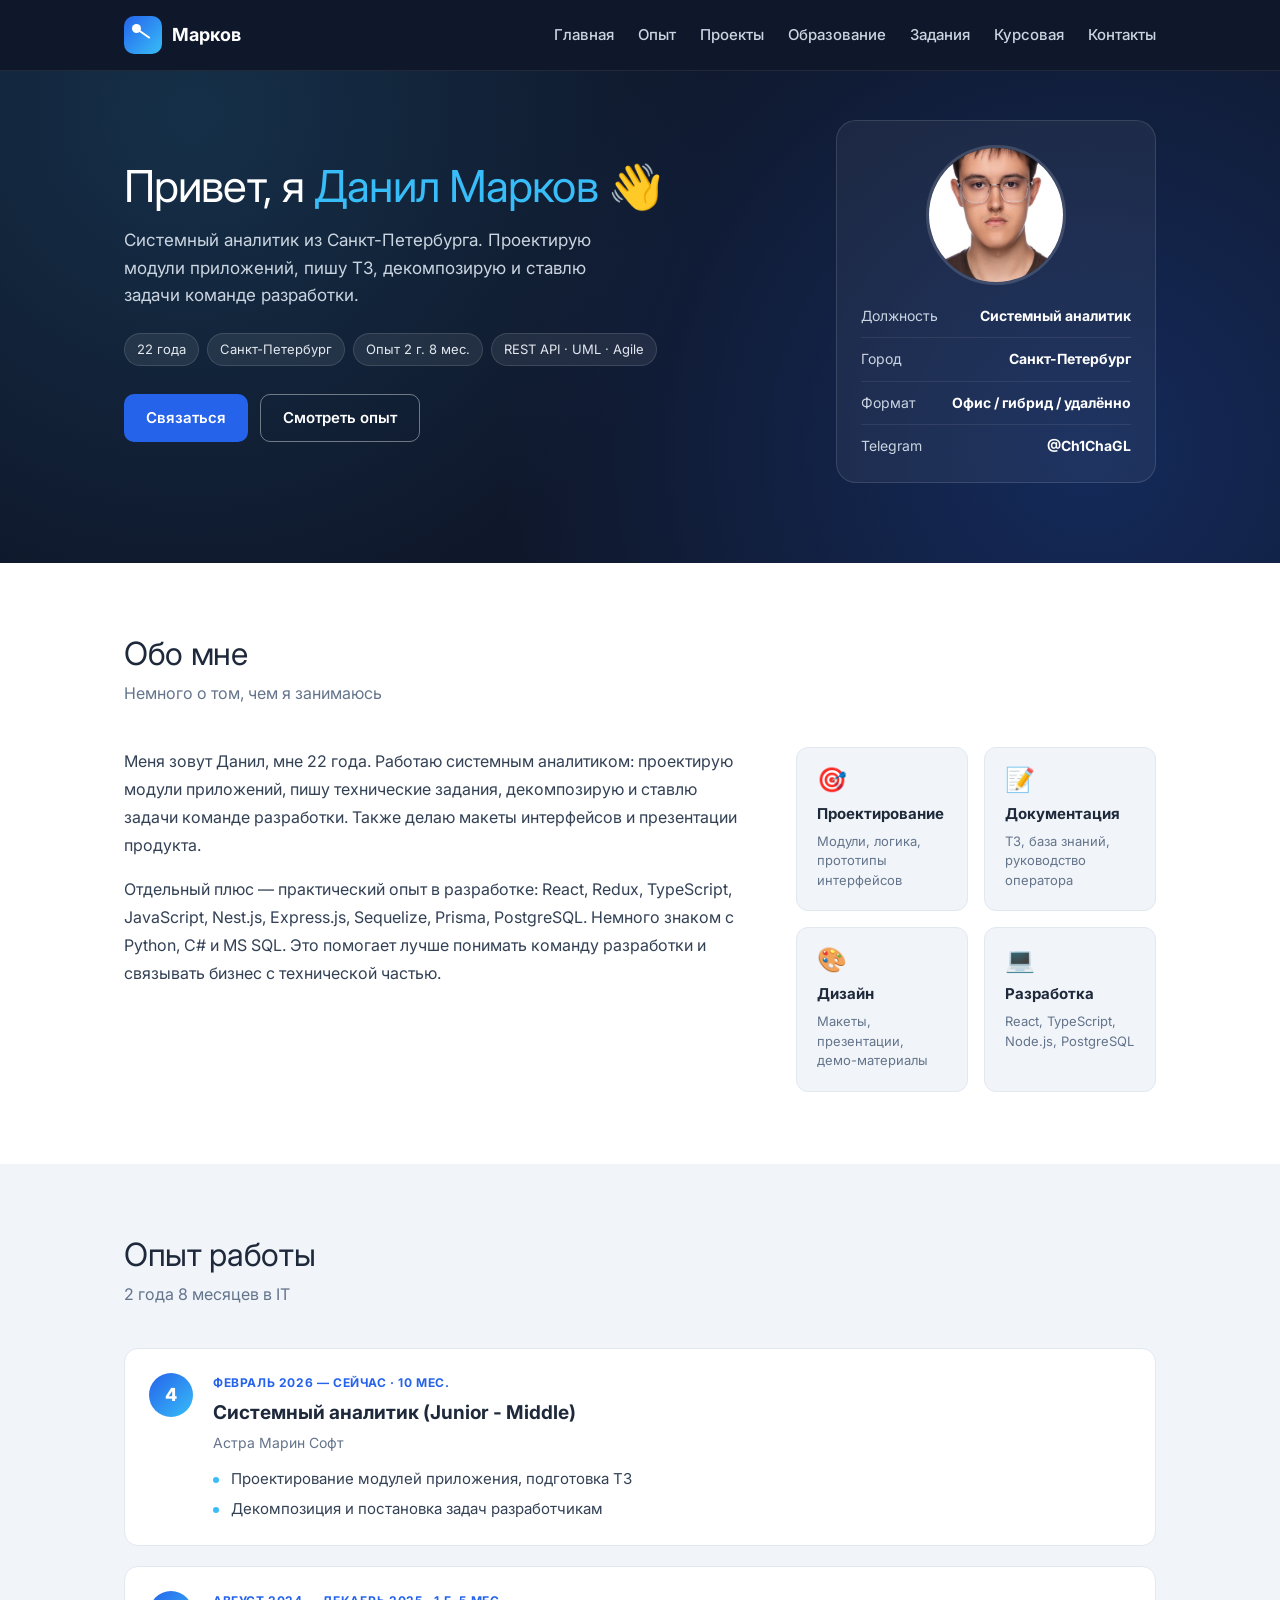
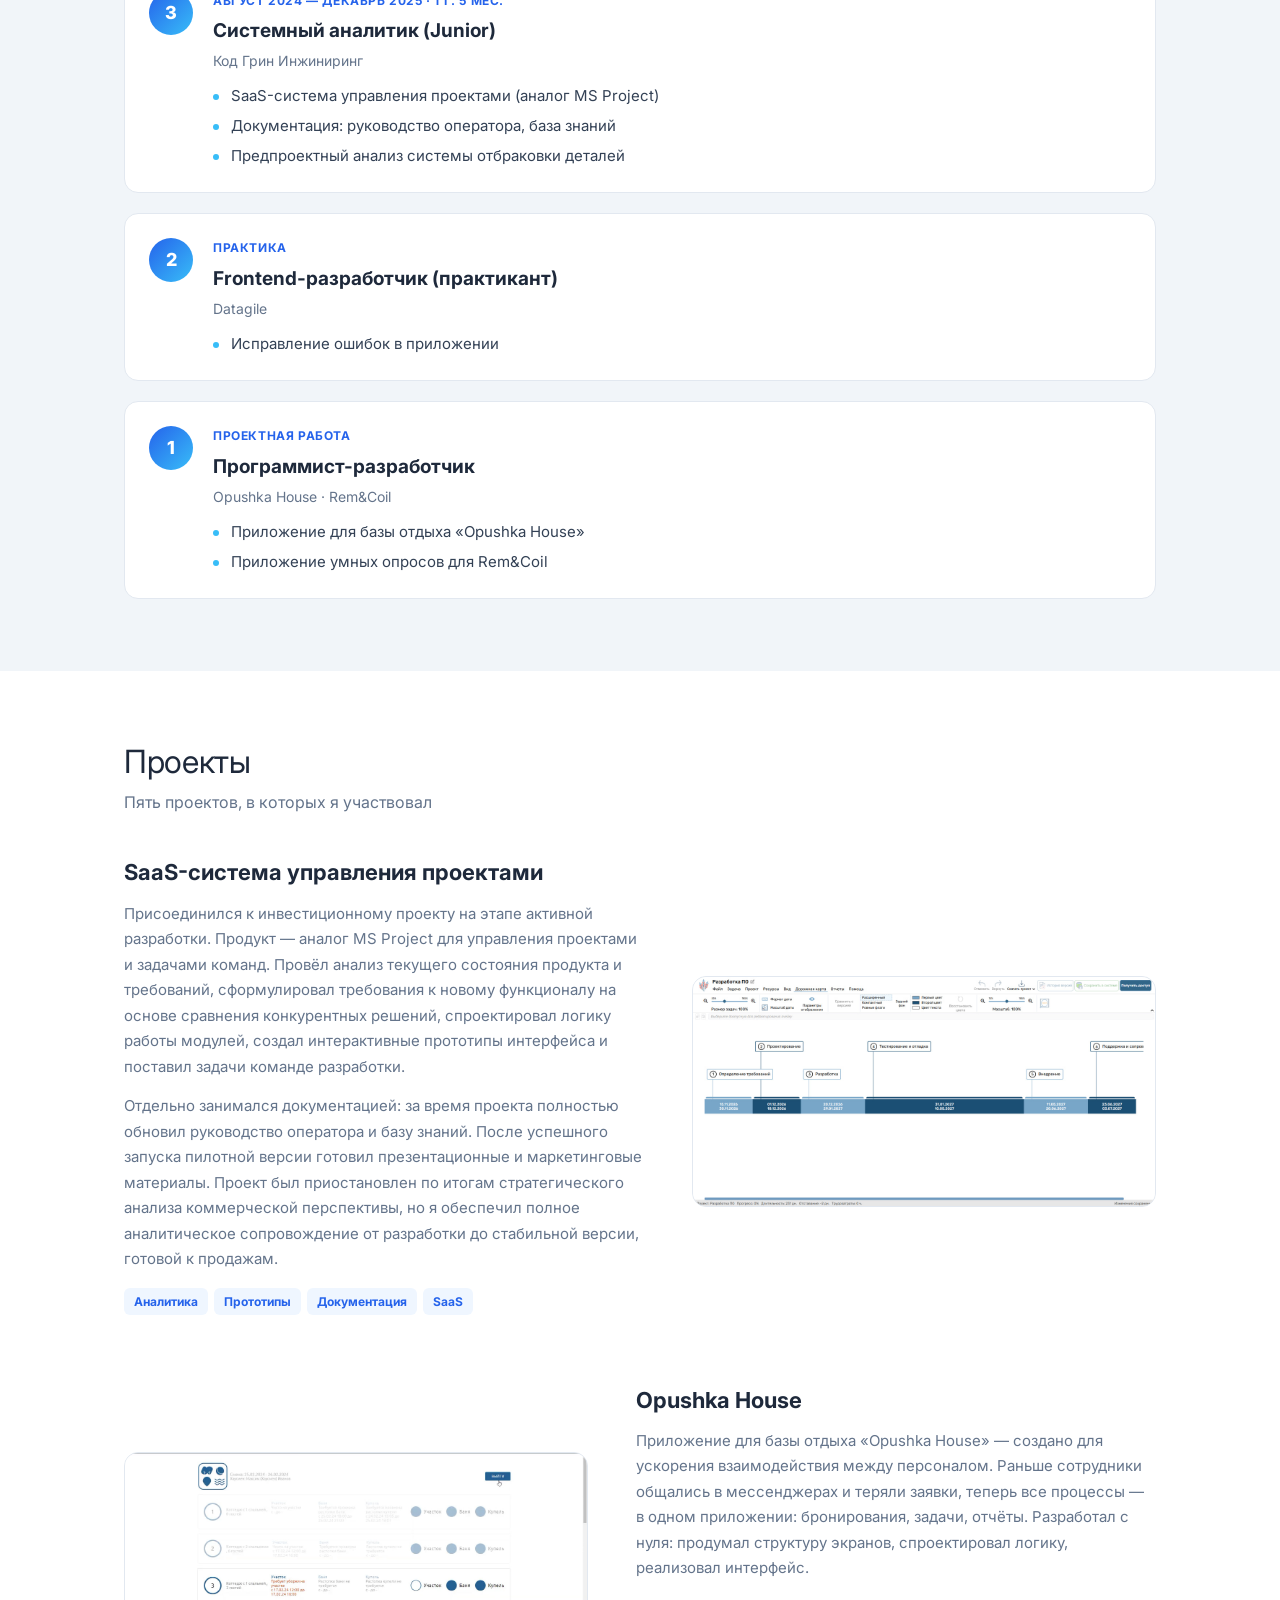
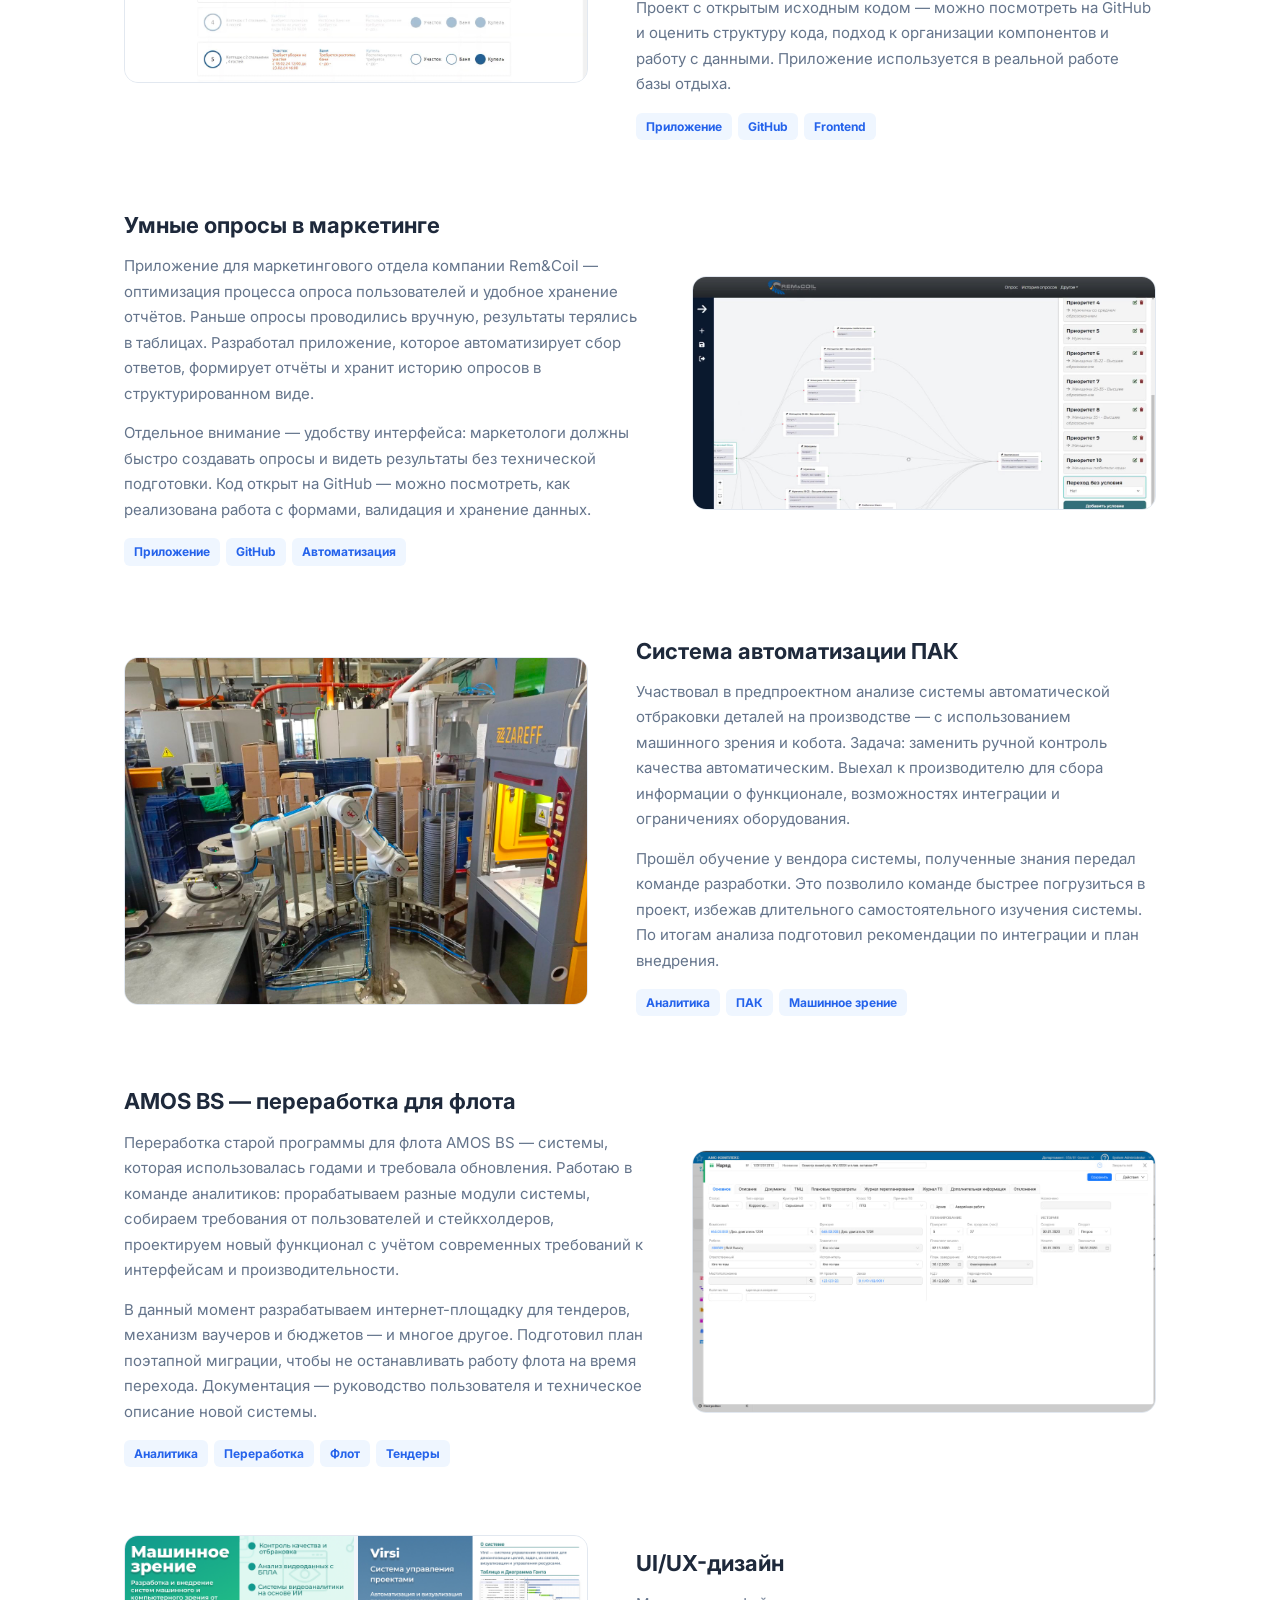
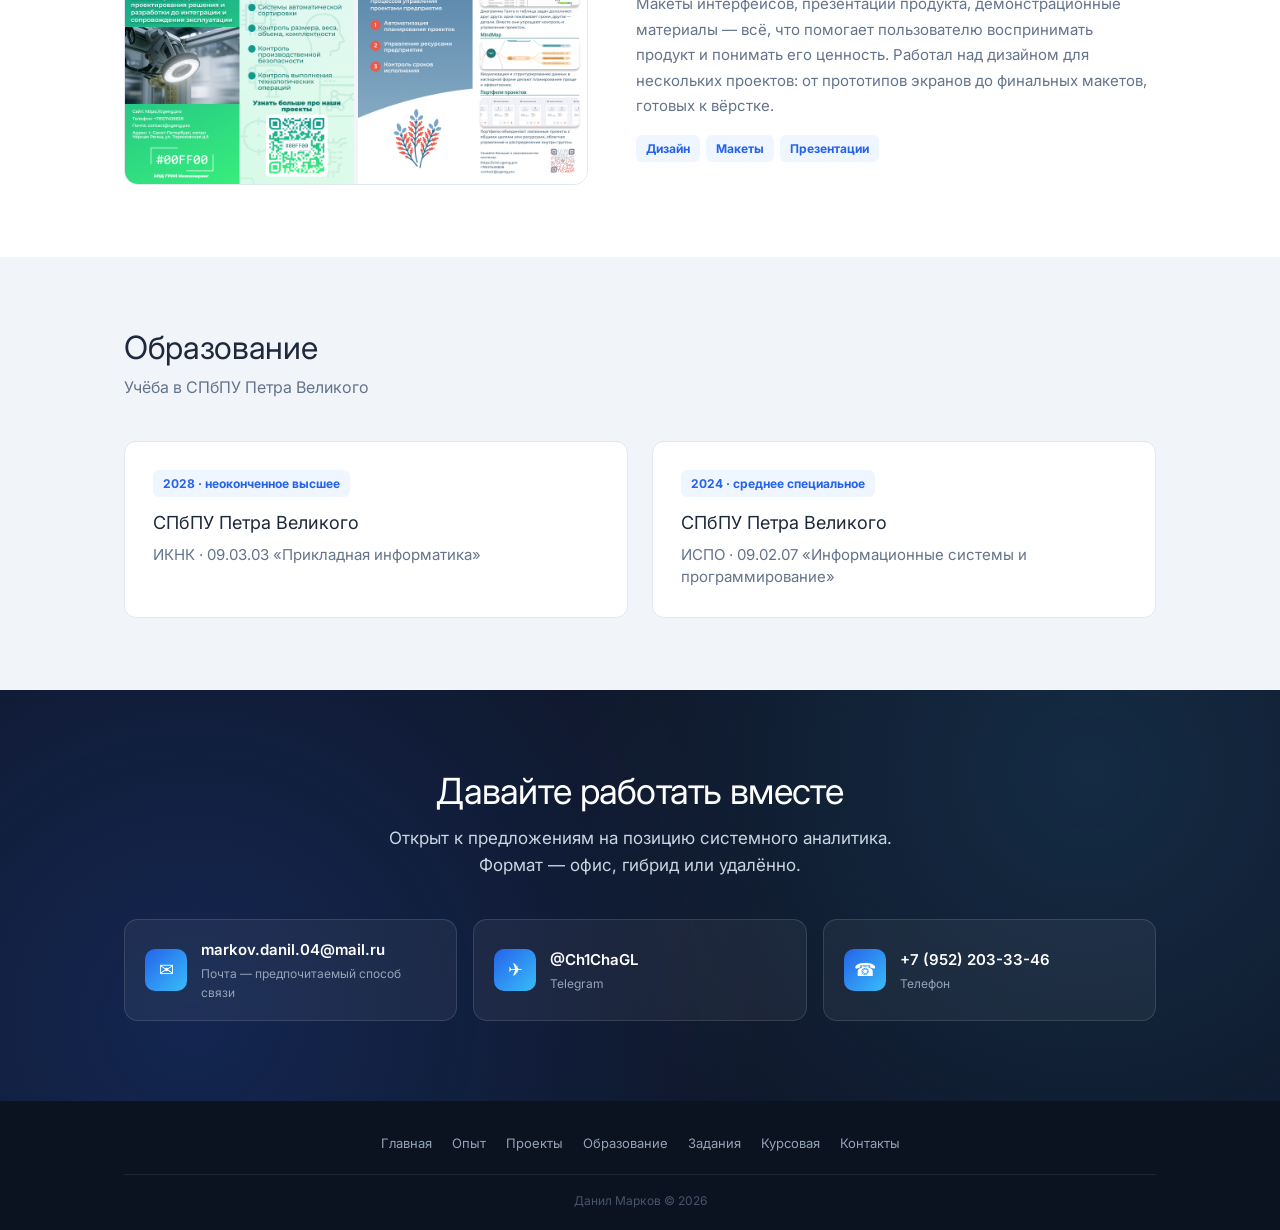
==== commit 9adbe560: "Добавил блок образование и контакты" ====
--- a/index.html
+++ b/index.html
@@ -22,10 +22,10 @@
           <span>Марков</span>
         </a>
         <nav class="header__nav">
-          <a href="index.html">Главная</a>
+          <a href="#hero">Главная</a>
           <a href="#experience">Опыт</a>
           <a href="#projects">Проекты</a>
-          <a href="#skills">Навыки</a>
+          <a href="#education">Образование</a>
           <a href="labs/lab2/lab2.html">Задания</a>
           <a href="course.html">Курсовая</a>
           <a href="#contacts">Контакты</a>
@@ -34,7 +34,7 @@
     </header>
 
     <main>
-      <section class="hero">
+      <section class="hero" id="hero">
         <div class="container">
           <div class="hero__content">
             <div class="hero__info">
@@ -227,10 +227,10 @@
                   стабильной версии, готовой к продажам.
                 </p>
                 <div class="projects__tags">
-                  <span>Аналитика</span>
-                  <span>Прототипы</span>
-                  <span>Документация</span>
-                  <span>SaaS</span>
+                  <span class="badge">Аналитика</span>
+                  <span class="badge">Прототипы</span>
+                  <span class="badge">Документация</span>
+                  <span class="badge">SaaS</span>
                 </div>
               </div>
               <div class="projects__image">
@@ -259,9 +259,9 @@
                   базы отдыха.
                 </p>
                 <div class="projects__tags">
-                  <span>Приложение</span>
-                  <span>GitHub</span>
-                  <span>Frontend</span>
+                  <span class="badge">Приложение</span>
+                  <span class="badge">GitHub</span>
+                  <span class="badge">Frontend</span>
                 </div>
               </div>
               <div class="projects__image">
@@ -271,7 +271,7 @@
 
             <article class="projects__row">
               <div class="projects__body">
-                <h3 class="projects__title">DeepQuestionnaire2</h3>
+                <h3 class="projects__title">Умные опросы в маркетинге</h3>
                 <p class="projects__text">
                   Приложение для маркетингового отдела компании Rem&amp;Coil —
                   оптимизация процесса опроса пользователей и удобное хранение
@@ -287,9 +287,9 @@
                   реализована работа с формами, валидация и хранение данных.
                 </p>
                 <div class="projects__tags">
-                  <span>Приложение</span>
-                  <span>GitHub</span>
-                  <span>Автоматизация</span>
+                  <span class="badge">Приложение</span>
+                  <span class="badge">GitHub</span>
+                  <span class="badge">Автоматизация</span>
                 </div>
               </div>
               <div class="projects__image">
@@ -319,9 +319,9 @@
                   интеграции и план внедрения.
                 </p>
                 <div class="projects__tags">
-                  <span>Аналитика</span>
-                  <span>ПАК</span>
-                  <span>Машинное зрение</span>
+                  <span class="badge">Аналитика</span>
+                  <span class="badge">ПАК</span>
+                  <span class="badge">Машинное зрение</span>
                 </div>
               </div>
               <div class="projects__image">
@@ -351,10 +351,10 @@
                   техническое описание новой системы.
                 </p>
                 <div class="projects__tags">
-                  <span>Аналитика</span>
-                  <span>Переработка</span>
-                  <span>Флот</span>
-                  <span>Тендеры</span>
+                  <span class="badge">Аналитика</span>
+                  <span class="badge">Переработка</span>
+                  <span class="badge">Флот</span>
+                  <span class="badge">Тендеры</span>
                 </div>
               </div>
               <div class="projects__image">
@@ -373,9 +373,9 @@
                   макетов, готовых к вёрстке.
                 </p>
                 <div class="projects__tags">
-                  <span>Дизайн</span>
-                  <span>Макеты</span>
-                  <span>Презентации</span>
+                  <span class="badge">Дизайн</span>
+                  <span class="badge">Макеты</span>
+                  <span class="badge">Презентации</span>
                 </div>
               </div>
               <div class="projects__image projects__image--double">
@@ -386,15 +386,84 @@
           </div>
         </div>
       </section>
+
+      <section class="education" id="education">
+        <div class="container">
+          <h2 class="section-title">Образование</h2>
+          <p class="section-sub">Учёба в СПбПУ Петра Великого</p>
+
+          <div class="education__list">
+            <div class="education__card">
+              <span class="education__year badge"
+                >2028 · неоконченное высшее</span
+              >
+              <h3 class="education__card-title">СПбПУ Петра Великого</h3>
+              <p class="education__card-text">
+                ИКНК · 09.03.03 «Прикладная информатика»
+              </p>
+            </div>
+
+            <div class="education__card">
+              <span class="education__year badge"
+                >2024 · среднее специальное</span
+              >
+              <h3 class="education__card-title">СПбПУ Петра Великого</h3>
+              <p class="education__card-text">
+                ИСПО · 09.02.07 «Информационные системы и программирование»
+              </p>
+            </div>
+          </div>
+        </div>
+      </section>
+
+      <section class="contacts" id="contacts">
+        <div class="container">
+          <h2 class="contacts__title">Давайте работать вместе</h2>
+          <p class="contacts__text">
+            Открыт к предложениям на позицию системного аналитика. Формат —
+            офис, гибрид или удалённо.
+          </p>
+
+          <div class="contacts__list">
+            <a href="mailto:markov.danil.04@mail.ru" class="contacts__item">
+              <span class="contacts__icon">✉</span>
+              <span class="contacts__info">
+                <strong>markov.danil.04@mail.ru</strong>
+                <small>Почта — предпочитаемый способ связи</small>
+              </span>
+            </a>
+
+            <a
+              href="https://t.me/Ch1ChaGL"
+              class="contacts__item"
+              target="_blank"
+            >
+              <span class="contacts__icon">✈</span>
+              <span class="contacts__info">
+                <strong>@Ch1ChaGL</strong>
+                <small>Telegram</small>
+              </span>
+            </a>
+
+            <a href="tel:+79522033346" class="contacts__item">
+              <span class="contacts__icon">☎</span>
+              <span class="contacts__info">
+                <strong>+7 (952) 203-33-46</strong>
+                <small>Телефон</small>
+              </span>
+            </a>
+          </div>
+        </div>
+      </section>
     </main>
 
     <footer class="footer">
       <div class="container">
         <div class="footer__links">
-          <a href="index.html">Главная</a>
+          <a href="#hero">Главная</a>
           <a href="#experience">Опыт</a>
           <a href="#projects">Проекты</a>
-          <a href="#skills">Навыки</a>
+          <a href="#education">Образование</a>
           <a href="labs/lab2/lab2.html">Задания</a>
           <a href="course.html">Курсовая</a>
           <a href="#contacts">Контакты</a>
--- a/style/style/style.css
+++ b/style/style/style.css
@@ -13,7 +13,7 @@
   min-height: 100vh;
   display: flex;
   flex-direction: column;
-  font-family: 'Inter', Arial, sans-serif;
+  font-family: "Inter", Arial, sans-serif;
   color: #1e293b;
   background: #ffffff;
   line-height: 1.6;
@@ -93,7 +93,7 @@
   position: relative;
 }
 .header__logo-box::before {
-  content: '';
+  content: "";
   position: absolute;
   width: 9px;
   height: 9px;
@@ -103,7 +103,7 @@
   left: 8px;
 }
 .header__logo-box::after {
-  content: '';
+  content: "";
   position: absolute;
   width: 14px;
   height: 2px;
@@ -155,4 +155,15 @@
   text-align: center;
   color: #475569;
   font-size: 12px;
-} /*# sourceMappingURL=style.css.map */
+}
+
+.badge {
+  display: inline-block;
+  font-size: 12px;
+  font-weight: 700;
+  color: #2563eb;
+  background: #eff6ff;
+  padding: 4px 10px;
+  border-radius: 6px;
+  margin-bottom: 12px;
+}/*# sourceMappingURL=style.css.map */
--- a/css/index.css
+++ b/css/index.css
@@ -334,14 +334,6 @@
   flex-wrap: wrap;
   gap: 6px;
 }
-.projects__tags span {
-  font-size: 12px;
-  padding: 4px 10px;
-  background: #eff6ff;
-  color: var(--accent);
-  border-radius: 6px;
-  font-weight: 500;
-}
 @media (max-width: 900px) {
   .projects__row, .projects__row--reverse {
     flex-direction: column;
@@ -362,4 +354,139 @@
   .projects__title {
     font-size: 18px;
   }
+}
+
+.education {
+  padding: 72px 0;
+  background: var(--surface-alt);
+}
+.education__list {
+  display: flex;
+  flex-wrap: wrap;
+  gap: 24px;
+}
+.education__card {
+  flex: 1 1 280px;
+  background: var(--surface);
+  border: 1px solid var(--border);
+  border-radius: 12px;
+  padding: 28px;
+  transition: 0.2s;
+}
+.education__card:hover {
+  transform: translateY(-3px);
+  box-shadow: 0 4px 20px rgba(15, 23, 42, 0.06);
+}
+.education__year {
+  font-weight: 700;
+  margin-bottom: 12px;
+}
+.education__card-title {
+  font-size: 18px;
+  margin-bottom: 6px;
+  color: var(--text);
+}
+.education__card-text {
+  color: var(--muted);
+  font-size: 15px;
+  line-height: 1.5;
+}
+@media (max-width: 768px) {
+  .education {
+    padding: 48px 0;
+  }
+  .education__title {
+    font-size: 24px;
+  }
+  .education__card {
+    padding: 20px;
+  }
+}
+
+.contacts {
+  padding: 80px 0;
+  background: radial-gradient(circle at 85% 20%, rgba(56, 189, 248, 0.12), transparent 45%), radial-gradient(circle at 15% 80%, rgba(37, 99, 235, 0.2), transparent 50%), var(--bg);
+  color: #fff;
+}
+.contacts__title {
+  font-size: 36px;
+  line-height: 1.2;
+  letter-spacing: -0.02em;
+  margin-bottom: 12px;
+  text-align: center;
+}
+.contacts__text {
+  color: #cbd5e1;
+  font-size: 17px;
+  line-height: 1.6;
+  text-align: center;
+  max-width: 560px;
+  margin: 0 auto 40px;
+}
+.contacts__list {
+  display: flex;
+  flex-wrap: wrap;
+  gap: 16px;
+  justify-content: center;
+}
+.contacts__item {
+  display: flex;
+  align-items: center;
+  gap: 14px;
+  flex: 1 1 280px;
+  max-width: 340px;
+  padding: 18px 20px;
+  background: rgba(255, 255, 255, 0.05);
+  border: 1px solid rgba(255, 255, 255, 0.12);
+  border-radius: 14px;
+  text-decoration: none;
+  transition: 0.2s;
+}
+.contacts__item:hover {
+  background: rgba(255, 255, 255, 0.1);
+  border-color: var(--accent-2);
+}
+.contacts__icon {
+  flex: 0 0 42px;
+  width: 42px;
+  height: 42px;
+  border-radius: 10px;
+  background: linear-gradient(135deg, var(--accent), var(--accent-2));
+  display: flex;
+  align-items: center;
+  justify-content: center;
+  font-size: 18px;
+  color: #fff;
+}
+.contacts__info {
+  display: flex;
+  flex-direction: column;
+  gap: 2px;
+  min-width: 0;
+}
+.contacts__info strong {
+  color: #fff;
+  font-size: 15px;
+  font-weight: 600;
+  overflow-wrap: break-word;
+}
+.contacts__info small {
+  color: #94a3b8;
+  font-size: 12px;
+}
+@media (max-width: 768px) {
+  .contacts {
+    padding: 56px 0;
+  }
+  .contacts__title {
+    font-size: 26px;
+  }
+  .contacts__text {
+    font-size: 15px;
+    margin-bottom: 28px;
+  }
+  .contacts__item {
+    flex: 1 1 100%;
+    max-width: 100%;
+  }
 }/*# sourceMappingURL=index.css.map */
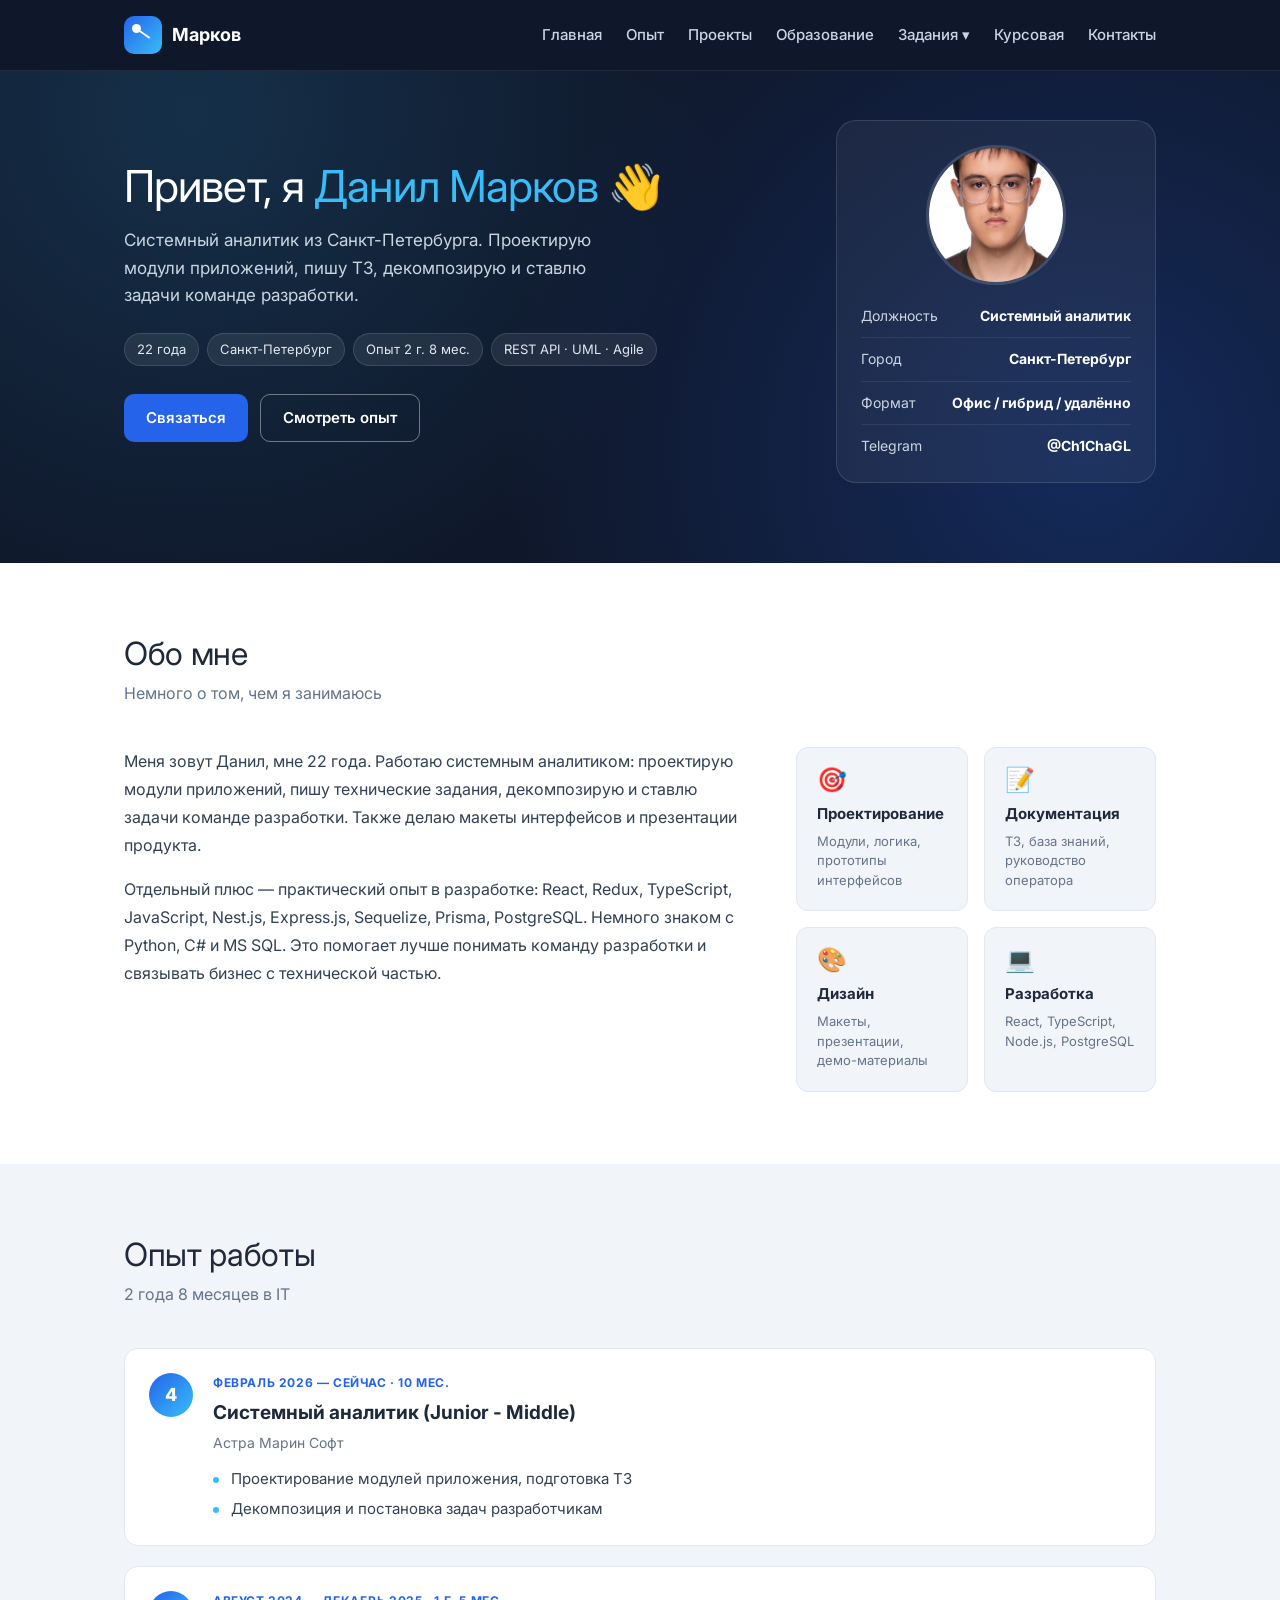
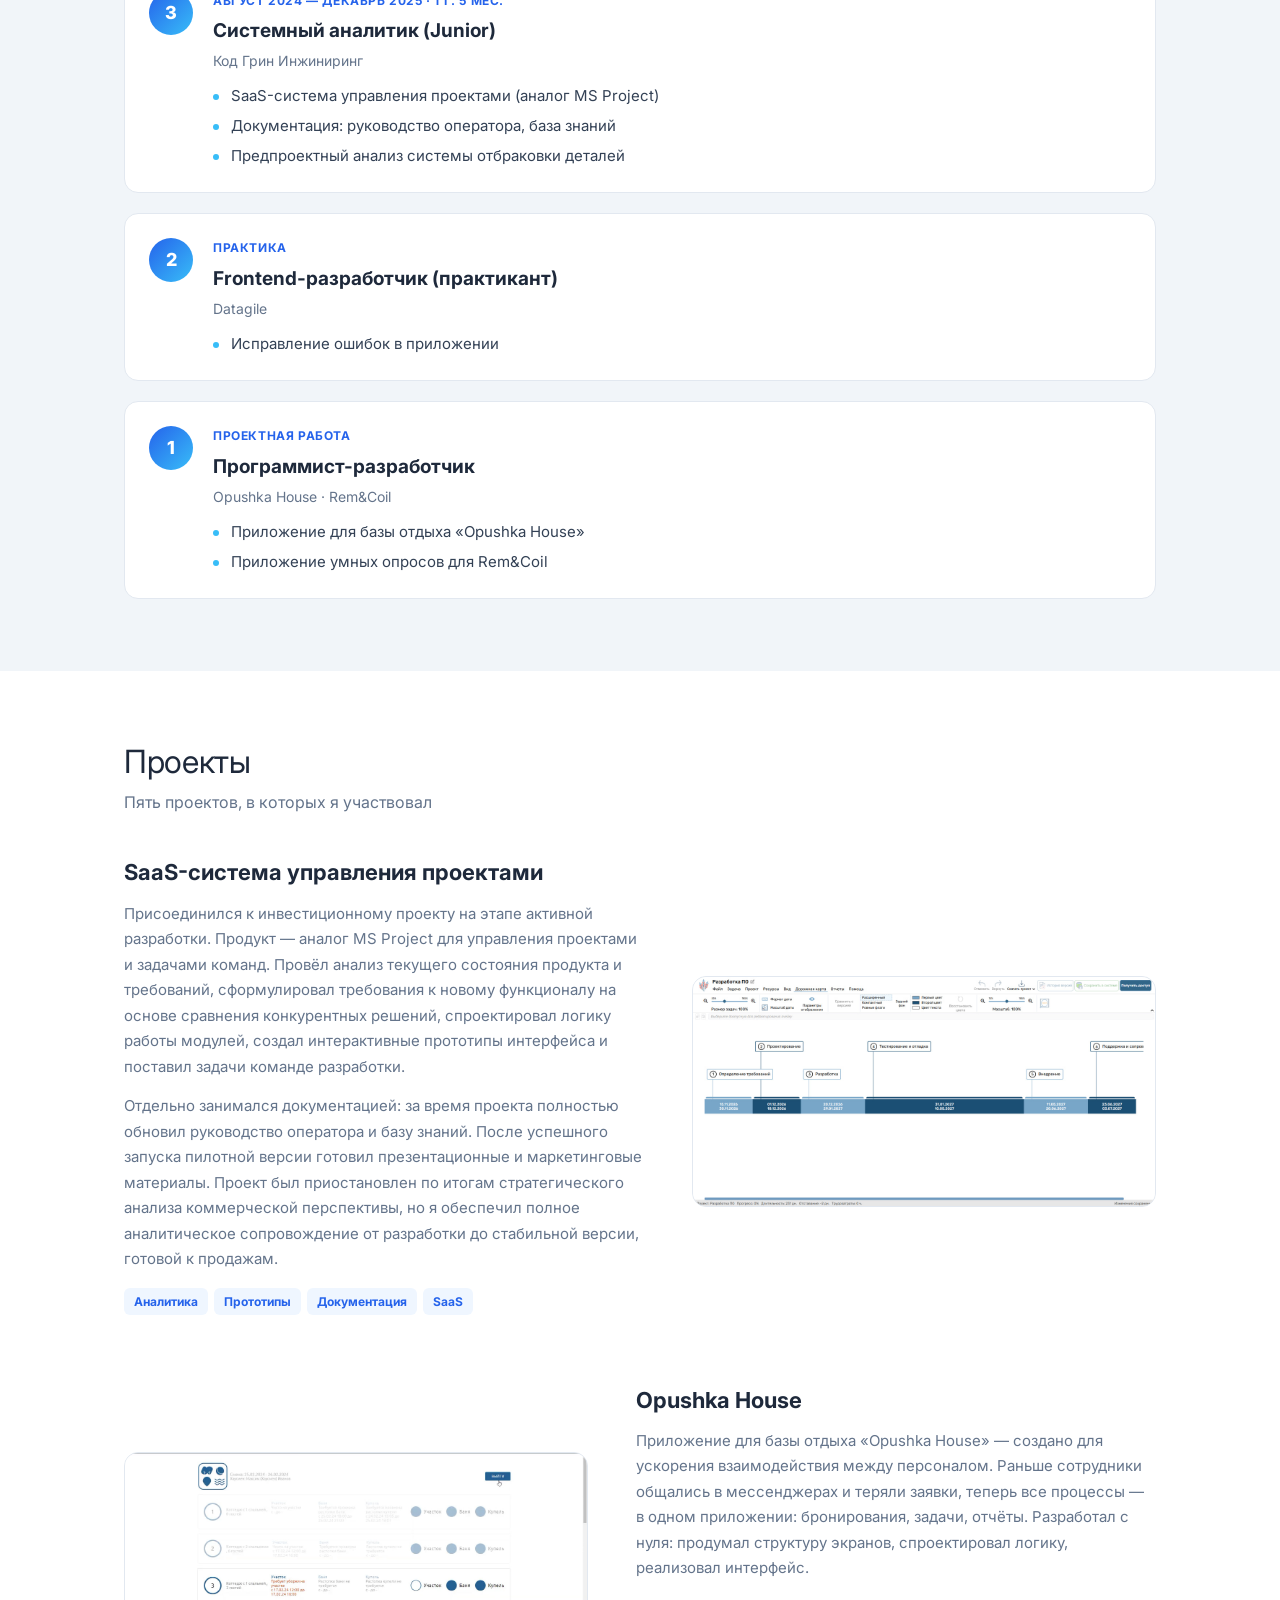
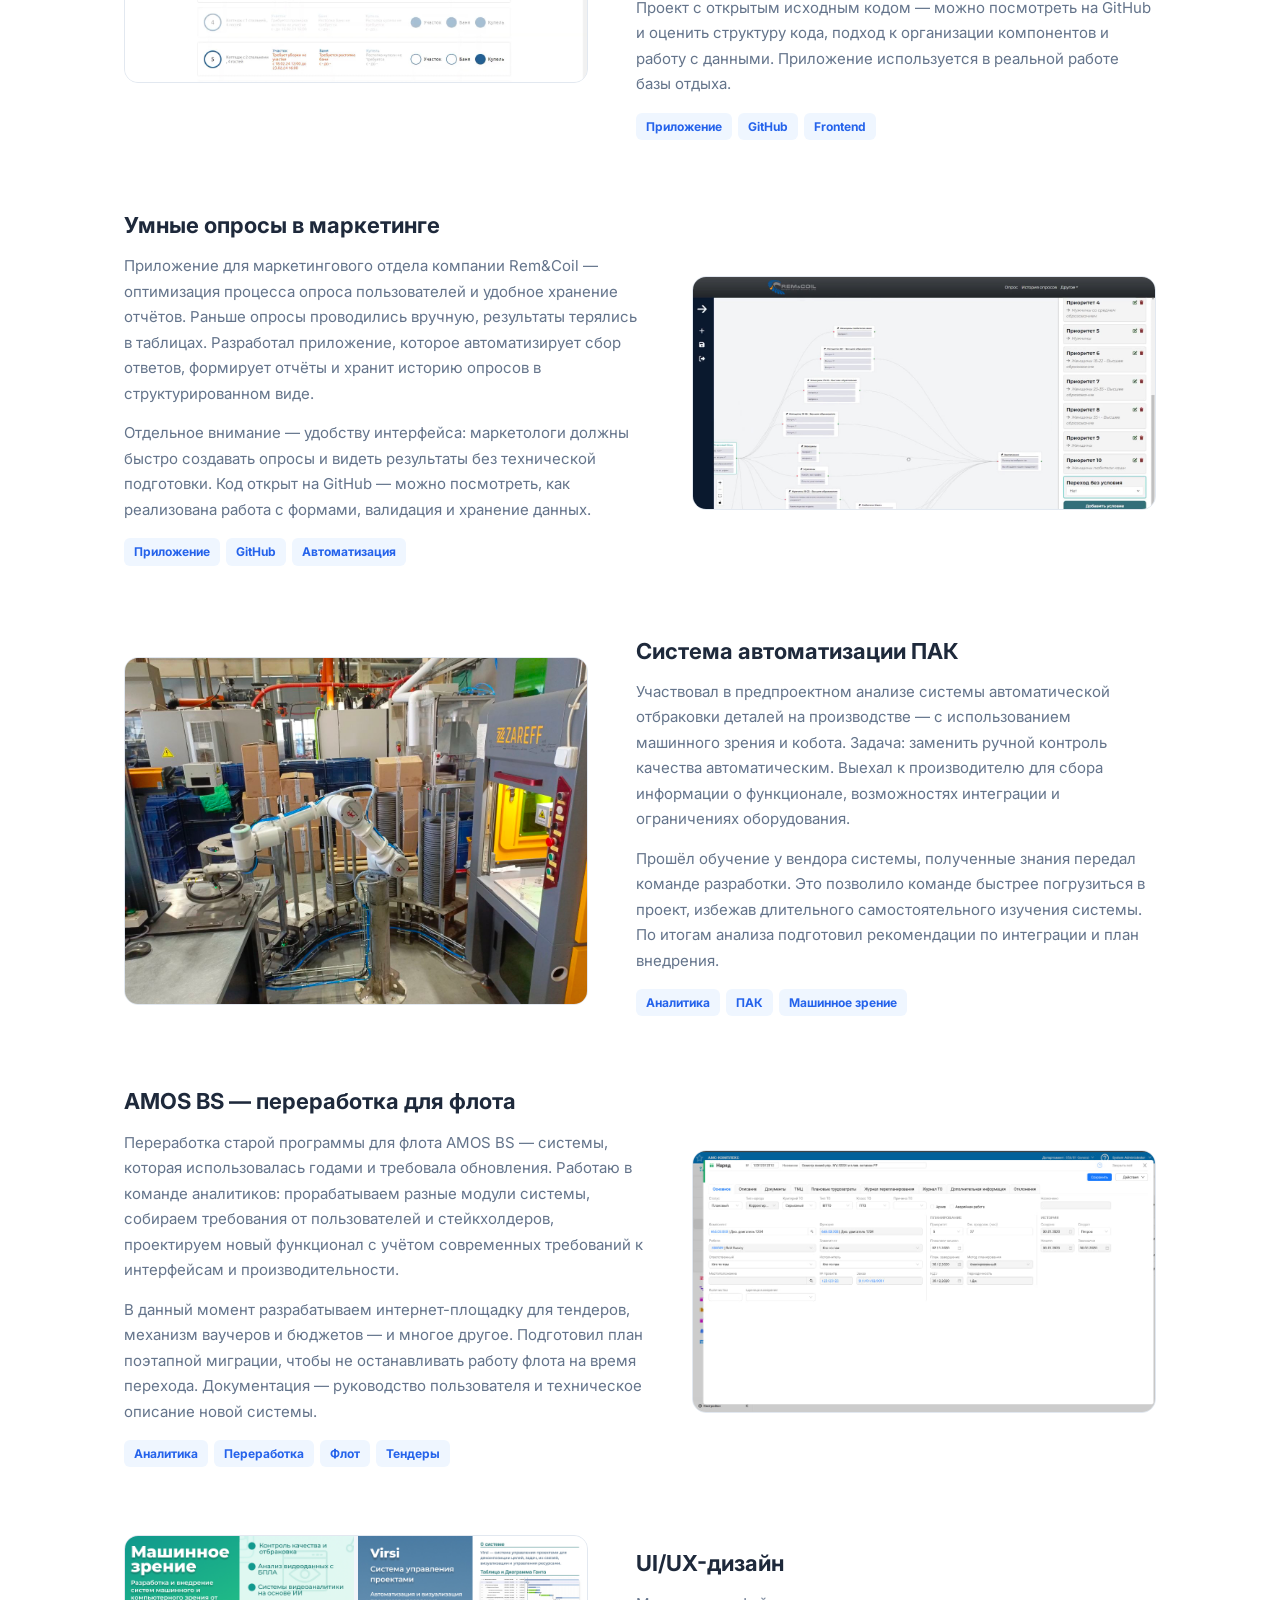
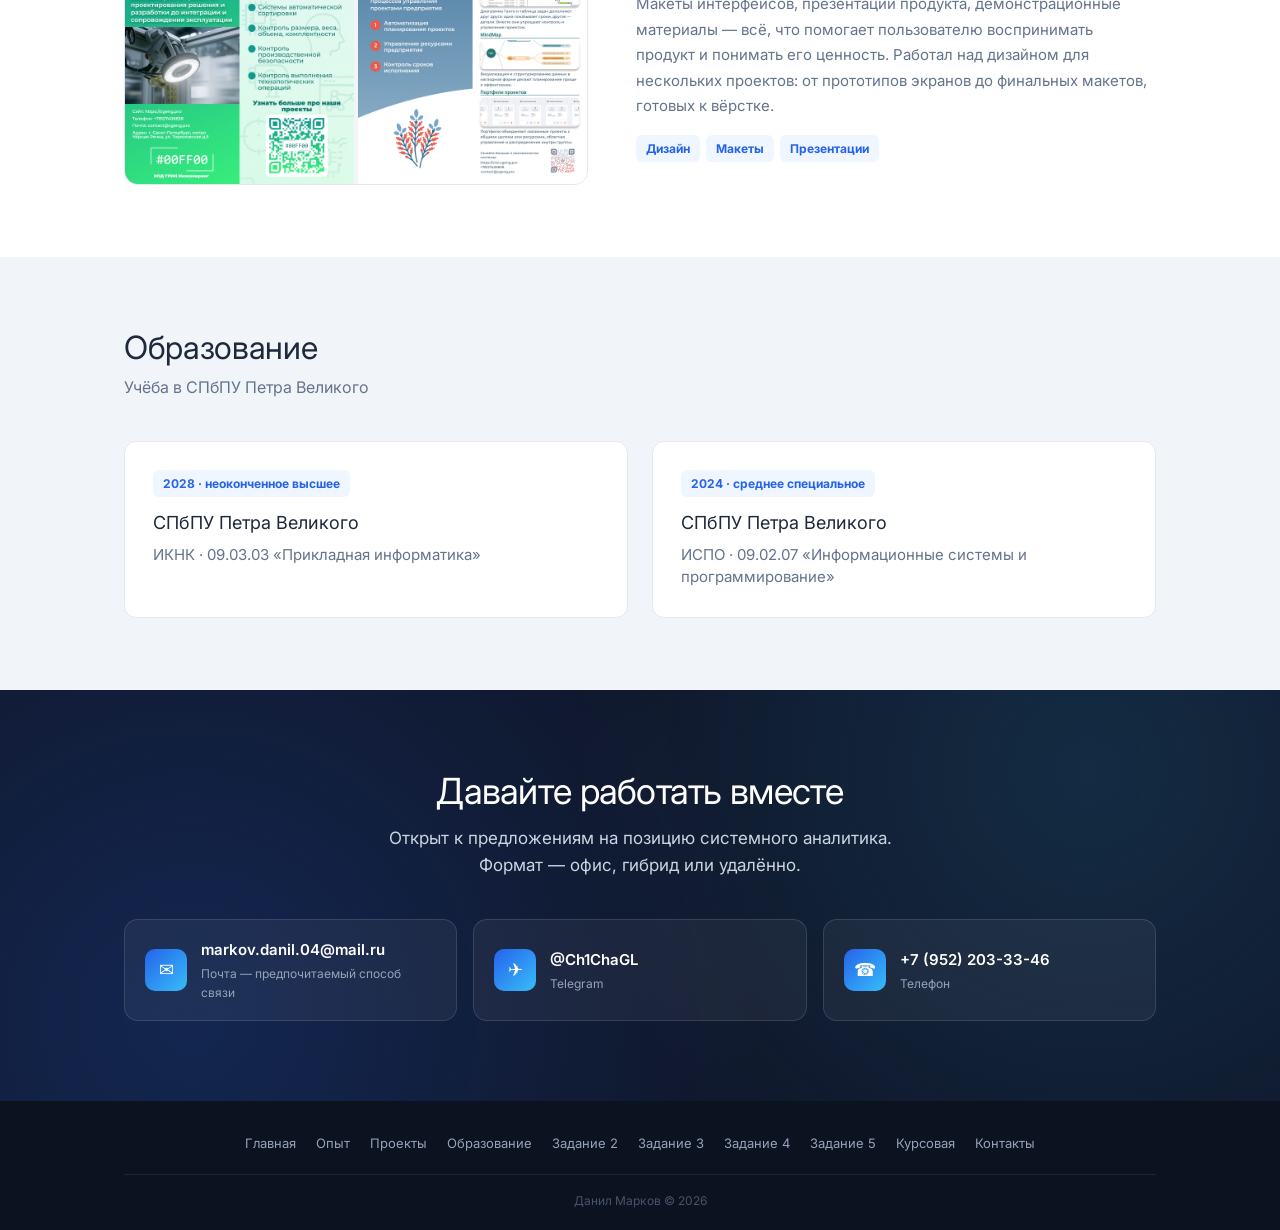
==== commit 9f6f6ab8: "выпадающее меню, футер" ====
--- a/index.html
+++ b/index.html
@@ -21,12 +21,29 @@
           <span class="header__logo-box"></span>
           <span>Марков</span>
         </a>
+
+        <button class="header__burger">
+          <span></span>
+          <span></span>
+          <span></span>
+        </button>
+
         <nav class="header__nav">
           <a href="#hero">Главная</a>
           <a href="#experience">Опыт</a>
           <a href="#projects">Проекты</a>
           <a href="#education">Образование</a>
-          <a href="labs/lab2/lab2.html">Задания</a>
+
+          <div class="header__dropdown">
+            <span class="header__dropdown-toggle">Задания ▾</span>
+            <div class="header__dropdown-menu">
+              <a href="labs/lab2/lab2.html">Задание 2</a>
+              <a href="labs/lab3/lab3.html">Задание 3</a>
+              <a href="labs/lab4/lab4.html">Задание 4</a>
+              <a href="labs/lab5/lab5.html">Задание 5</a>
+            </div>
+          </div>
+
           <a href="course.html">Курсовая</a>
           <a href="#contacts">Контакты</a>
         </nav>
@@ -464,7 +481,10 @@
           <a href="#experience">Опыт</a>
           <a href="#projects">Проекты</a>
           <a href="#education">Образование</a>
-          <a href="labs/lab2/lab2.html">Задания</a>
+          <a href="labs/lab2/lab2.html">Задание 2</a>
+          <a href="labs/lab3/lab3.html">Задание 3</a>
+          <a href="labs/lab4/lab4.html">Задание 4</a>
+          <a href="labs/lab5/lab5.html">Задание 5</a>
           <a href="course.html">Курсовая</a>
           <a href="#contacts">Контакты</a>
         </div>
--- a/style/style/style.css
+++ b/style/style/style.css
@@ -125,6 +125,70 @@
 }
 .header__nav a:hover {
   color: #fff;
+}
+.header__burger {
+  display: none;
+  flex-direction: column;
+  gap: 5px;
+  background: none;
+  border: none;
+  cursor: pointer;
+  padding: 8px;
+}
+.header__burger span {
+  display: block;
+  width: 24px;
+  height: 2px;
+  background: #fff;
+  border-radius: 2px;
+}
+.header__dropdown {
+  position: relative;
+}
+.header__dropdown-toggle {
+  color: #cbd5e1;
+  font-size: 15px;
+  font-weight: 500;
+  cursor: pointer;
+}
+.header__dropdown-toggle:hover {
+  color: #fff;
+}
+.header__dropdown-menu {
+  position: absolute;
+  top: 100%;
+  left: 0;
+  min-width: 160px;
+  background: #fff;
+  border-radius: 10px;
+  box-shadow: 0 8px 24px rgba(0, 0, 0, 0.15);
+  padding: 6px;
+  opacity: 0;
+  visibility: hidden;
+}
+.header__dropdown-menu a {
+  display: block;
+  padding: 8px 12px;
+  border-radius: 6px;
+  color: var(--text);
+  font-size: 14px;
+  text-decoration: none;
+}
+.header__dropdown-menu a:hover {
+  background: #eff6ff;
+  color: var(--accent);
+}
+.header__dropdown:hover .header__dropdown-menu {
+  opacity: 1;
+  visibility: visible;
+}
+@media (max-width: 850px) {
+  .header__nav {
+    display: none;
+  }
+  .header__burger {
+    display: flex;
+  }
 }
 
 .footer {
--- a/css/index.css
+++ b/css/index.css
@@ -94,6 +94,68 @@
   color: #fff;
   text-align: right;
 }
+@media (max-width: 1024px) {
+  .hero {
+    padding: 100px 0 64px;
+  }
+  .hero__title {
+    font-size: 36px;
+  }
+  .hero__text {
+    font-size: 16px;
+  }
+}
+@media (max-width: 768px) {
+  .hero {
+    padding: 90px 0 48px;
+  }
+  .hero__content {
+    flex-direction: column;
+    gap: 32px;
+    align-items: stretch;
+  }
+  .hero__info {
+    flex: 1 1 auto;
+  }
+  .hero__side {
+    flex: 1 1 auto;
+    width: 100%;
+    padding: 20px;
+  }
+  .hero__title {
+    font-size: 28px;
+    line-height: 1.2;
+    max-width: 100%;
+  }
+  .hero__text {
+    font-size: 15px;
+    max-width: 100%;
+  }
+  .hero__meta {
+    gap: 6px;
+    margin-bottom: 24px;
+  }
+  .hero__meta span {
+    font-size: 12px;
+    padding: 4px 10px;
+  }
+  .hero__actions {
+    flex-direction: column;
+    gap: 10px;
+  }
+  .hero__actions .btn {
+    width: 100%;
+    justify-content: center;
+  }
+  .hero__avatar {
+    width: 110px;
+    height: 110px;
+    margin-bottom: 16px;
+  }
+  .hero__facts li {
+    font-size: 13px;
+  }
+}
 
 .section-title {
   font-size: 32px;
@@ -162,6 +224,48 @@
   font-size: 13px;
   line-height: 1.5;
   color: var(--muted);
+}
+@media (max-width: 1024px) {
+  .about__content {
+    gap: 32px;
+  }
+  .about__facts {
+    flex: 0 0 300px;
+  }
+}
+@media (max-width: 768px) {
+  .about {
+    padding: 48px 0;
+  }
+  .about__content {
+    flex-direction: column;
+    gap: 32px;
+  }
+  .about__text {
+    flex: 1 1 auto;
+  }
+  .about__text p {
+    font-size: 15px;
+  }
+  .about__facts {
+    flex: 1 1 auto;
+    width: 100%;
+    gap: 12px;
+  }
+  .about__fact {
+    flex: 1 1 calc(50% - 6px);
+    min-width: 0;
+    padding: 16px;
+  }
+  .about__fact-icon {
+    font-size: 20px;
+  }
+  .about__fact h4 {
+    font-size: 14px;
+  }
+  .about__fact p {
+    font-size: 12px;
+  }
 }
 
 .experience {
